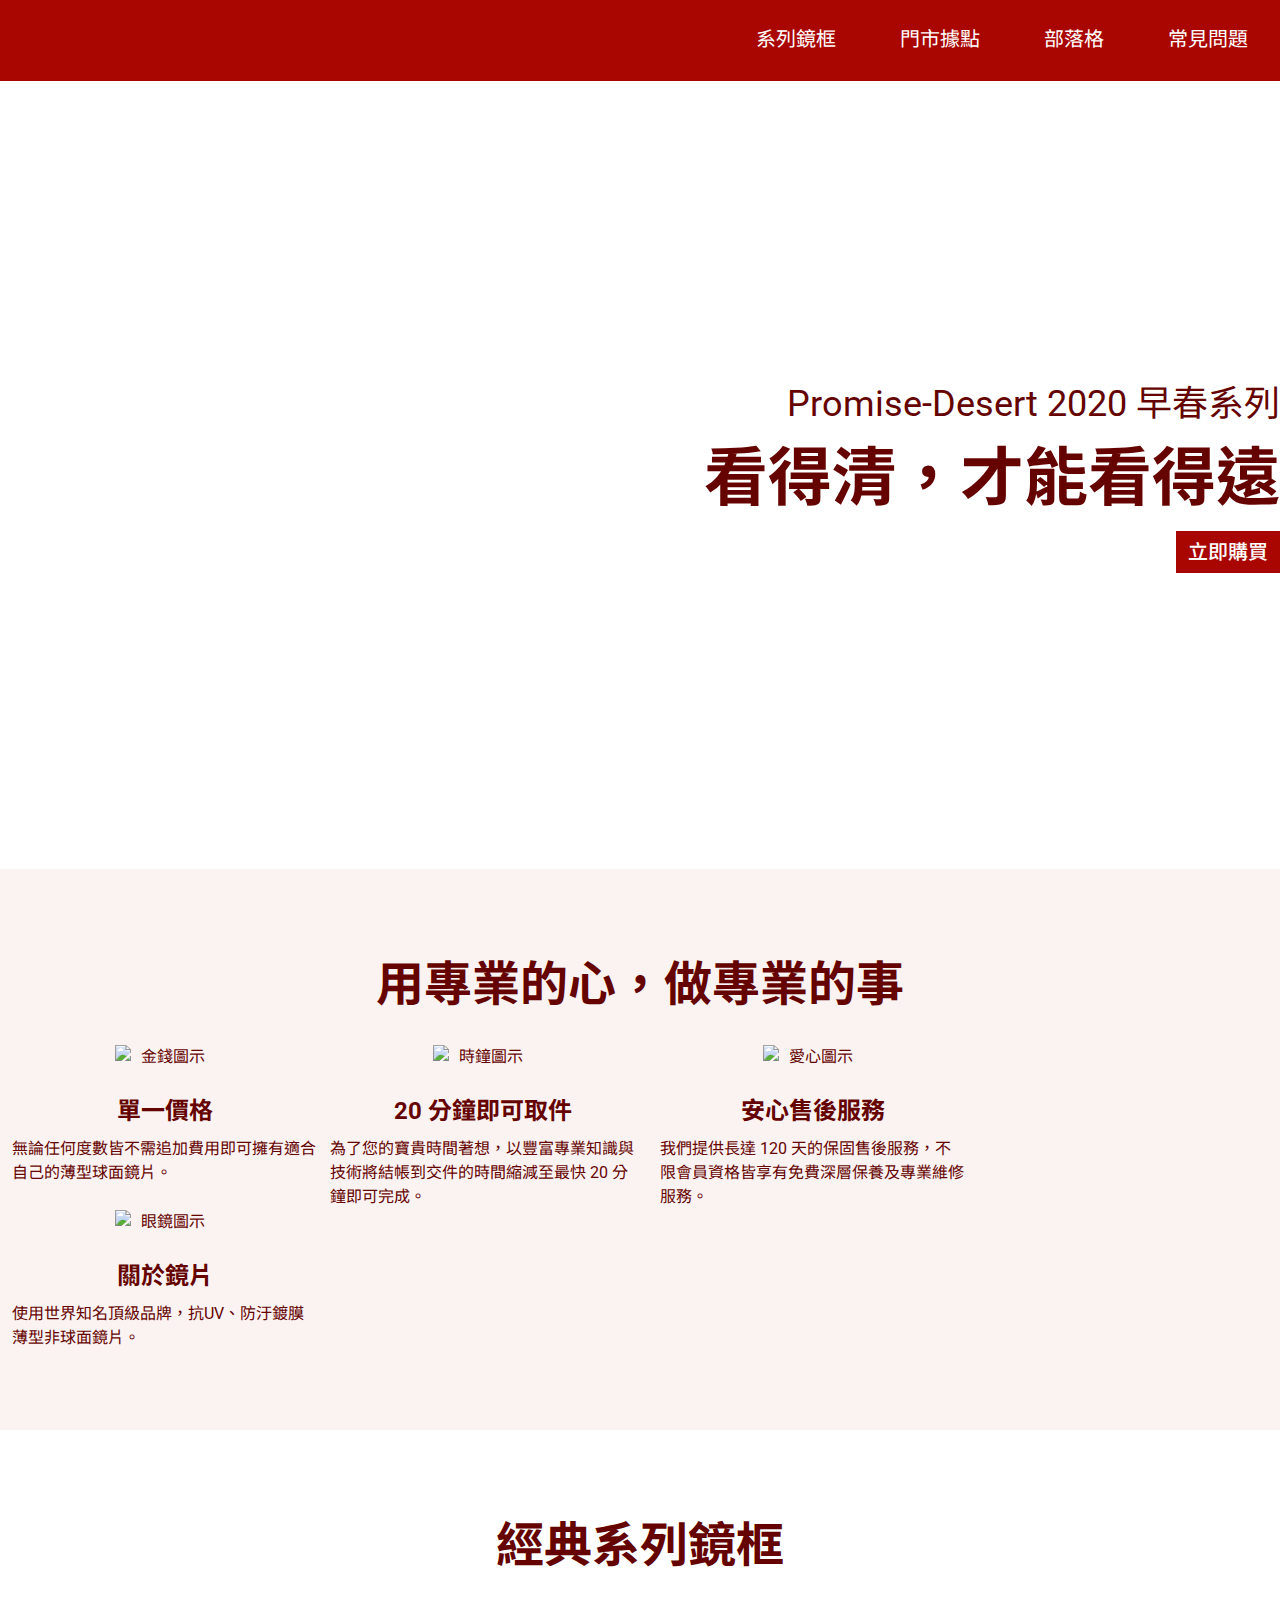
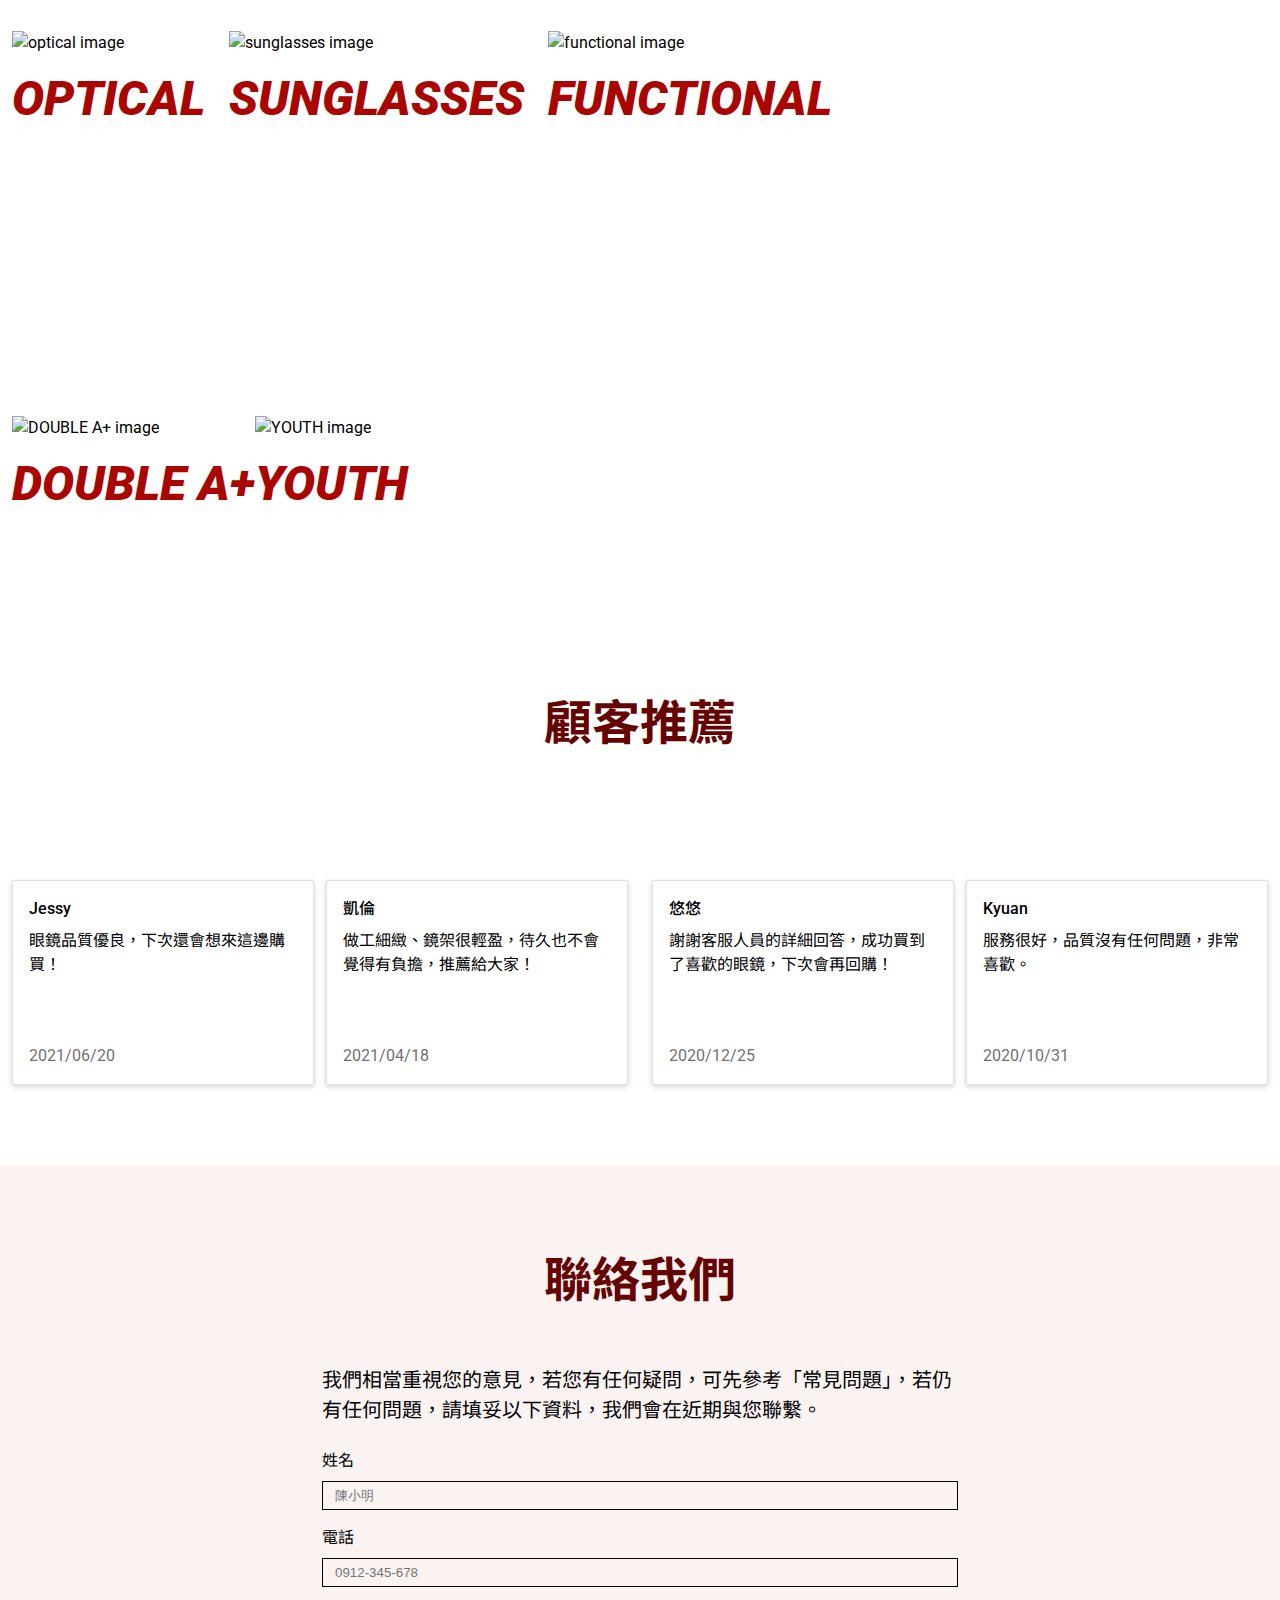
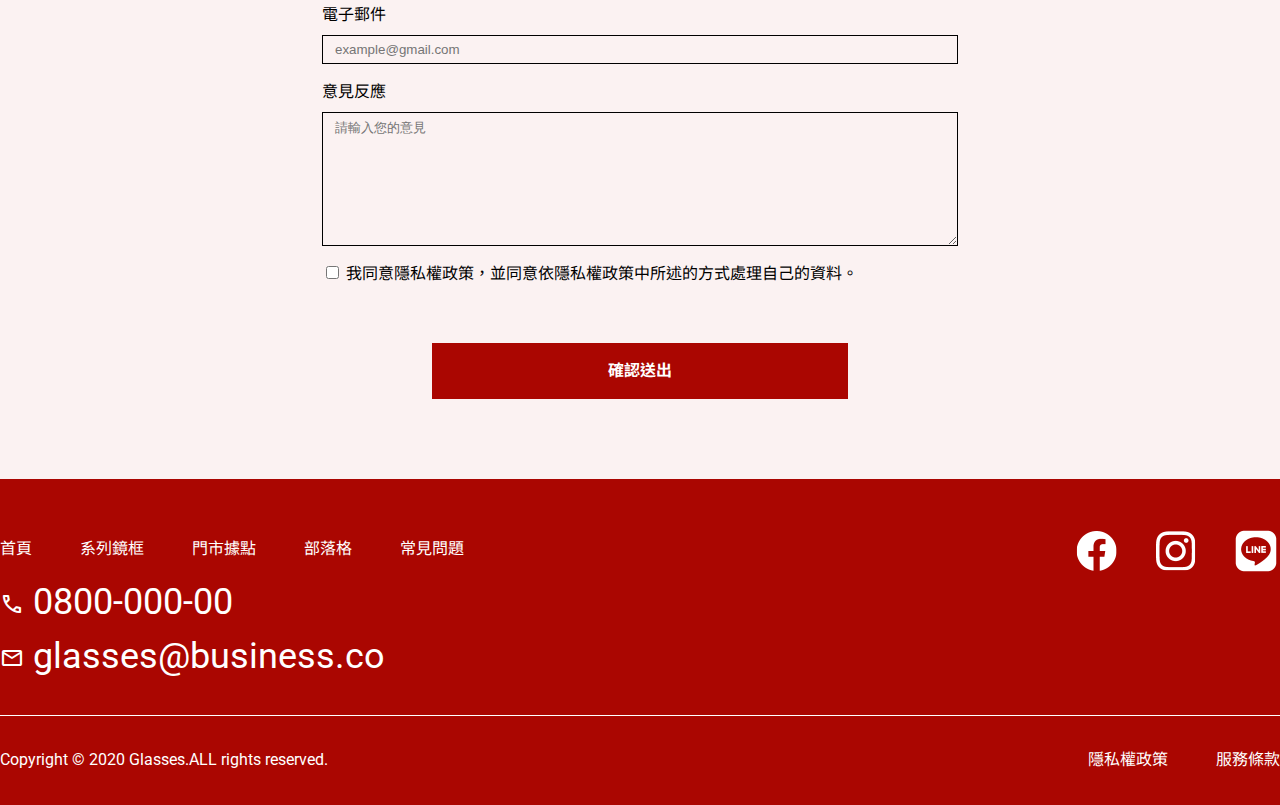
==== index.html @ bec81ad4 "完成PC版型(html、css)" ====
<!DOCTYPE html>
<html lang="en">
<head>
    <meta charset="UTF-8">
    <meta name="viewport" content="width=device-width, initial-scale=1.0">
    <title>Glasses</title>
    <!--- 載入google fonts-->
    <link rel="preconnect" href="https://fonts.googleapis.com">
    <link rel="preconnect" href="https://fonts.gstatic.com" crossorigin>
    <link href="https://fonts.googleapis.com/css2?family=Noto+Sans+TC:wght@400;500;700&family=Roboto:ital,wght@0,400;1,900&display=swap" rel="stylesheet">
    <!--- 載入google icons-->
    <link rel="stylesheet" href="https://fonts.googleapis.com/css2?family=Material+Symbols+Outlined:opsz,wght,FILL,GRAD@48,400,0,0" />
    <link rel="stylesheet" href="css/reset.css">
    <link rel="stylesheet" href="css/all.css">
</head>
<body>
    <header class="header bg-primary">
        <nav class="container header-nav">
            <div class="logo">
                <h1>
                    <a href="index.html">Glasses</a>
                </h1>
            </div>
            <ul class="header-nav-link">
                <li><a href="">系列鏡框</a></li>
                <li><a href="">門市據點</a></li>
                <li><a href="">部落格</a></li>
                <li><a href="">常見問題</a></li>
            </ul>
        </nav>
    </header>
    <div class="banner text-primary">
        <div class="container banner-content">
            <h2>Promise-Desert 2020 早春系列</h2>
            <span>看得清，才能看得遠</span>
            <a href="#" class="button button-buy">立即購買</a>
        </div>
    </div>
    <main>
        <section class="feature text-primary bg-secondary">
            <div class="container">
                <h3 class="title-red-pb-24">用專業的心，做專業的事</h3>
                <ul class="feature-content" >
                    <li class="feature-item" >
                        <img src="https://github.com/zitonbar/2023-week3-product/blob/main/images/home-section2-1.png?raw=true" alt="金錢圖示">
                        <h4>單一價格</h4>
                        <p>無論任何度數皆不需追加費用即可擁有適合自己的薄型球面鏡片。</p>    
                    </li>
                    <li class="feature-item" >
                        <img src="https://github.com/zitonbar/2023-week3-product/blob/main/images/home-section2-2.png?raw=true" alt="時鐘圖示">
                        <h4>20 分鐘即可取件</h4>
                        <p>為了您的寶貴時間著想，以豐富專業知識與技術將結帳到交件的時間縮減至最快 20 分鐘即可完成。</p>
                    </li>
                    <li class="feature-item" >
                        <img src="https://github.com/zitonbar/2023-week3-product/blob/main/images/home-section2-3.png?raw=true" alt="愛心圖示">
                        <h4>安心售後服務</h4>
                        <p>我們提供長達 120 天的保固售後服務，不限會員資格皆享有免費深層保養及專業維修服務。</p>
                    </li>
                    <li class="feature-item" >
                        <img src="https://github.com/zitonbar/2023-week3-product/blob/main/images/home-sectioin2-4.png?raw=true" alt="眼鏡圖示">
                        <h4>關於鏡片</h4>
                        <p>使用世界知名頂級品牌，抗UV、防汙鍍膜薄型非球面鏡片。</p>
                    </li>
                </ul>
            </div>
        </section>
        <section class="classic">
            <div class="container">
                <h3 class="title-red-pb-48">經典系列鏡框</h3>
                <ul class="classic-list" >
                    <li>
                        <img src="https://github.com/zitonbar/2023-week3-product/blob/main/images/home-section3-1.png?raw=true" alt="optical image">
                        <h5>OPTICAL</h5>
                    </li>
                    <li>
                        <img src="https://github.com/zitonbar/2023-week3-product/blob/main/images/home-section3-2.png?raw=true" alt="sunglasses image">
                        <h5>SUNGLASSES</h5>
                    </li>
                    <li>
                        <img src="https://github.com/zitonbar/2023-week3-product/blob/main/images/home-section3-3.png?raw=true" alt="functional image">
                        <h5>FUNCTIONAL</h5>
                    </li>
                </ul>
            </div>
        </section>
        <section class="co-branding">
            <div class="container">
                <h3 class="title-white-pb-48">聯名設計鏡框</h3>
                <ul>
                    <li>
                        <img src="https://github.com/zitonbar/2023-week3-product/blob/main/images/home-section4-1.png?raw=true" alt="DOUBLE A+ image">
                        <h5>DOUBLE A+</h5>
                    </li>
                    <li>
                        <img src="https://github.com/zitonbar/2023-week3-product/blob/main/images/home-section4-2.png?raw=true" alt="YOUTH image">
                        <h5>YOUTH</h5>
                    </li>
                </ul>
            </div>
        </section>
        <section class="recommend">
            <div class="container">
                <h3 class="title-red-pb-48">顧客推薦</h3>
                <ul class="recommend-list">
                    <li class="recommend-item">
                        <img src="https://github.com/zitonbar/2023-week3-product/blob/main/images/home-section5-1.png?raw=true" alt="">
                        <div class="recommend-item-content">
                            <span class="name">Jessy</span>
                            <p>眼鏡品質優良，下次還會想來這邊購買！</p>
                            <span class="time">
                                <time class="time-style">2021/06/20</time>
                            </span>
                        </div>
                    </li>
                    <li class="recommend-item">
                        <img src="https://github.com/zitonbar/2023-week3-product/blob/main/images/home-section5-2.png?raw=true" alt="">
                        <div class="recommend-item-content">
                            <span class="name">凱倫</span>
                            <p>做工細緻、鏡架很輕盈，待久也不會覺得有負擔，推薦給大家！</p>
                            <span class="time">
                                <time class="time-style">2021/04/18</time>
                            </span>
                        </div>

                    </li>
                    <li class="recommend-item">
                        <img src="https://github.com/zitonbar/2023-week3-product/blob/main/images/home-section5-3.png?raw=true" alt="">
                        <div class="recommend-item-content">
                            <span class="name">悠悠</span>
                            <p>謝謝客服人員的詳細回答，成功買到了喜歡的眼鏡，下次會再回購！</p>
                            <span class="time">
                                <time class="time-style">2020/12/25</time>
                            </span>
                            </div>
                    </li>
                    <li class="recommend-item">
                        <img src="https://github.com/zitonbar/2023-week3-product/blob/main/images/home-section5-4.png?raw=true" alt="">
                        <div class="recommend-item-content">
                            <span class="name">Kyuan</span>
                            <p>服務很好，品質沒有任何問題，非常喜歡。</p>
                            <span class="time">
                                <time class="time-style">2020/10/31</time>
                            </span>
                        </div>
                    </li>
                </ul>
            </div>
        </section>
        <section class="contact-box bg-secondary">
            <div class="container">
                <div class="contact-content">
                    <h3 class="title-red-pb-48">聯絡我們</h3>
                    <p>我們相當重視您的意見，若您有任何疑問，可先參考「常見問題」，若仍有任何問題，請填妥以下資料，我們會在近期與您聯繫。</p>
                    <form class="contact-form">
                        <label for="name">姓名</label>
                        <input type="text" id="name" placeholder="陳小明">
                        <label for="tel">電話</label>
                        <input type="text" id="tel" placeholder="0912-345-678">
                        <label for="email">電子郵件</label>
                        <input type="text" id="email" placeholder="example@gmail.com">
                        <label for="feedback">意見反應</label>
                        <textarea class="feedback" name="feedback" id="feedback" placeholder="請輸入您的意見" rows="8" cols="30"></textarea>
                        <div class="checkbox-block">
                            <input type="checkbox" id="privacy" name="privacy">
                            <label for="privacy">我同意隱私權政策，並同意依隱私權政策中所述的方式處理自己的資料。</label>
                        </div>
                    </form>
                    <a href="#" class="button button-submit">確認送出</a>
                </div>
            </div>
        </section>
    </main>    
    <footer class="footer bg-primary">
        <div class="container footer-nav">
            <div class="footer-link">
                <ul class="link-item">
                    <li><a href="index.html">首頁</a></li>
                    <li><a href="#">系列鏡框</a></li>
                    <li><a href="#">門市據點</a></li>
                    <li><a href="#">部落格</a></li>
                    <li><a href="#">常見問題</a></li>
                </ul>
                <ul class="link-icon">
                    <li><a href="#"><img src="images/ic-social-fb.png" alt=""></a></li>
                    <li><a href="#"><img src="images/ic_social_ig.png" alt=""></a></li>
                    <li><a href="#"><img src="images/ic_social_line.png" alt=""></a></li>
                </ul>
            </div>
            <ul class="message">
                <li><a href=""><span class="material-symbols-outlined">call</span> 0800-000-00</a></li>
                <li><a href=""><span class="material-symbols-outlined">mail</span> glasses@business.co</a></li>
            </ul>
            <div class="footer-copyright">
                <p>Copyright &copy; 2020 Glasses.ALL rights reserved.</p>
                <ul class="footer-copyright-link" >
                    <li><a href="#">隱私權政策</a></li>
                    <li><a href="#">服務條款</a></li>
                </ul>
            </div>
            
        </div>
    </footer>
</body>
</html>
---- css/all.css ----
body {
    font-family: 'Roboto', 'Noto Sans TC', sans-serif;
    line-height: 1.5;
}
a {
    text-decoration: none;
    color: #ffffff;
    display: block;
}

.container {
    max-width: 1320px;
    margin: 0 auto;
    padding: 0 12px;
}
.material-symbols-outlined {
    vertical-align: middle;
}

.bg-primary {
    background-color: #aa0601;
}
.bg-secondary {
    background-color: #fbf2f2;
}
.bg-tertiary {
    background-color: #fff;
}
.text-primary {
    color: #650300;
}
.text-secondary {
    color: #aa0601;
}

.title-red-pb-48 {
    font-size: 48px;
    font-weight: 700;
    color: #650300;
    text-align: center;
    padding-bottom: 48px;
}
.title-white-pb-48 {
    font-size: 48px;
    font-weight: 700;
    color: #fff;
    text-align: center;
}
.title-red-pb-24 {
    font-size: 48px;
    font-weight: 700;
    color: #650300;
    text-align: center;
    padding-bottom: 24px;
}
.button {
    background: #aa0601;
    color: #fff;
    text-align: center;
}
.button-buy {
    width: 104px;
    font-size: 20px;
    font-weight: 500;  
    margin-top: 4px;
    margin-left: auto;
    padding: 6px 12px;
}
.button-buy:hover {
    cursor: pointer;
}
.button-submit {
    width: 416px;
    font-size: 16px;
    font-weight: 700;
    padding: 16px 0;
    margin: 0 auto;
}
.button-submit:hover {
    cursor: pointer;
}
.header-nav {
    display: flex;
    justify-content: space-between;
    padding: 16px 0;
}
.header-nav-link {
    display: flex;
    align-items: center;
    font-size: 20px;
}
.header-nav-link li {
    padding: 6px 32px;
    border-bottom: 3px solid transparent;
}
.header-nav-link li:hover {
    border-bottom: 3px solid #fff;
}
.logo h1 a {
    background-image: url(https://github.com/zitonbar/2023-week3-product/blob/main/images/logo-white.png?raw=true);
    background-repeat: no-repeat;
    background-size: contain;
    display: block;
    width: 80px;
    height: 48.57px;
    text-indent: 101%;
    overflow: hidden;
    white-space: nowrap;
}
.banner {
    background-image: url(https://github.com/zitonbar/2023-week3-product/blob/main/images/home-header.png?raw=true);
    background-size: cover;
    background-position: center;
    background-repeat: no-repeat;
}
.banner-content {
    padding: 296px 0;
    text-align: right;
    margin-left: auto;
}
.banner-content h2 {
    font-size: 36px;
}
.banner-content span {
    font-size: 64px;
    font-weight: 700;
}

.feature {
    padding: 80px 0;
}

.feature-content {
    display: flex;
    flex-wrap: wrap;
}
.feature-item {
    width: 306px;
    text-align: center;
}
.feature-item:nth-child(2),
.feature-item:nth-child(3){
    margin: 0 12px;
}
.feature-item img {
    display: inline-block;
    width: 100px;
}
.feature-item h4 {
    font-size: 24px;
    font-weight: 700;
    margin: 24px 0 8px 0;
}
.feature-item p {
    text-align: left;
}
.classic {
    padding: 80px 0;
}
.classic-list {
    display: flex;
}
.classic-list li:nth-child(2) {
    margin: 0 24px;
}
.classic-list img {
    width: 416px;
}
.classic-list h5 {
    font-size: 48px;
    font-weight: 900;
    font-style: italic;
    color: #aa0601;
    text-align: center;
    margin-top: 8px;
}
.co-branding {
    background-image: url(https://github.com/zitonbar/2023-week3-product/blob/main/images/index-bg.png?raw=true);
    background-size: cover;
    background-position: center center;
    padding: 80px 0;
}
.co-branding ul {
    display: flex;
    align-items: center;
    margin-top: 48px;
}
.co-branding h5 {
    font-size: 48px;
    font-weight: 900;
    font-style: italic;
    color: #aa0601;
    background-color: #fff;
    text-align: center;
    padding: 8px 0;
}
.recommend {
    padding: 80px 0;
}
.recommend h3 {
    font-size: 48px;
    font-weight: 700;
    color: #650300;
    text-align: center;
    margin-bottom: 48px;
}
.recommend-list {
    display: flex;
}
.recommend-item {
    width: 306px;
}
.recommend-list li:nth-child(2),
.recommend-list li:nth-child(3) {
    margin: 0 12px;
}
.recommend-item-content {
    display: flex;
    flex-direction: column;
    padding: 16px;
    border: 1px solid #DEE2E6;
    box-shadow: 0 2px 6px rgba(0, 0, 0, 0.16);
    height: 205px;
}
.name {
    display: inline-block;
    font-weight: 500;
    margin-bottom: 8px;
}
.time {
    display: block;
    margin-top: auto;
}
.time-style {
    color: #707070;
}

.contact-content {
    width: 636px;
    margin: 0 auto;
}
.contact-box {
    padding: 80px 0;
}
.contact-box p {
    font-size: 20px;
}
.contact-form {
    display: flex;
    flex-direction: column;
    margin-top: 24px;
}
.contact-form label {
    margin-bottom: 8px;
}
.contact-form input, .feedback {
    color: rgba(0, 0, 0, 0.2);
    background-color: #fbf2f2;
    border: 1px solid #000;
    padding: 6px 12px;
    margin-bottom: 16px;
}
.checkbox-block {
    margin-bottom: 48px;
}

.footer-nav {
    padding: 48px 0 32px 0;
}

.footer-link {
    display: flex;
    justify-content: space-between;
}
.link-item {
    display: flex;
    align-items: center;
}
.link-item li {
    margin-right: 48px;
    border-bottom: 3px solid transparent;
}
.link-item li:hover {
    border-bottom: 3px solid #fff;
}
.link-icon {
    display: flex;
}
.link-icon li {
    margin-left: 32px;
}
.link-icon li:hover {
    opacity: 0.8;
}
.link-icon a {
    width: 48px;
    height: auto;
}
.message {
    font-size: 36px;
    font-weight: 400;
}

.footer-copyright {
    border-top: 1px solid #fff;
}
.message {
    padding-bottom: 32px;
}
.footer-copyright {
    display: flex;
    justify-content: space-between;
    padding-top: 32px;
}
.footer-copyright p {
    color: #fff;
}
.footer-copyright-link {
    display: flex;
}
.footer-copyright-link li {
    margin-left: 48px;
    border-bottom: 1px solid transparent;
}
.footer-copyright-link li:hover {
    border-bottom: 3px solid #fff;
}
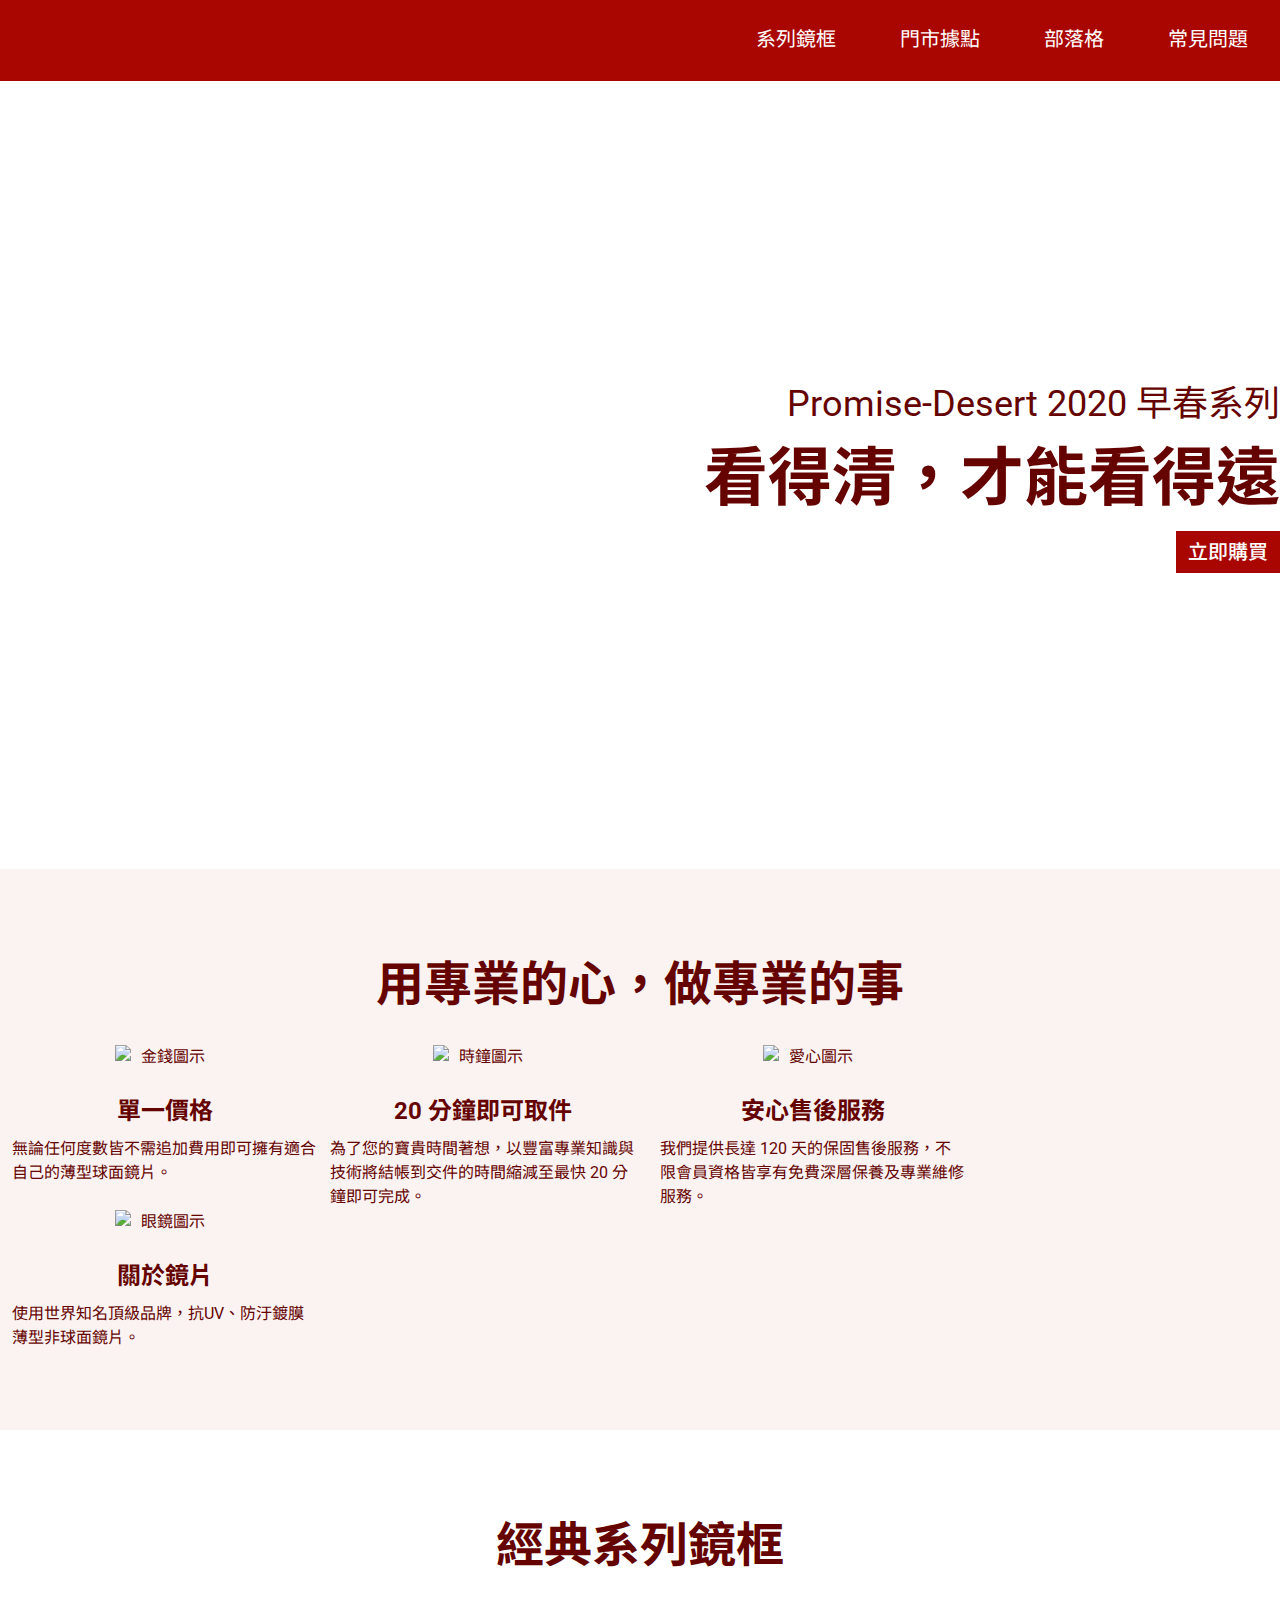
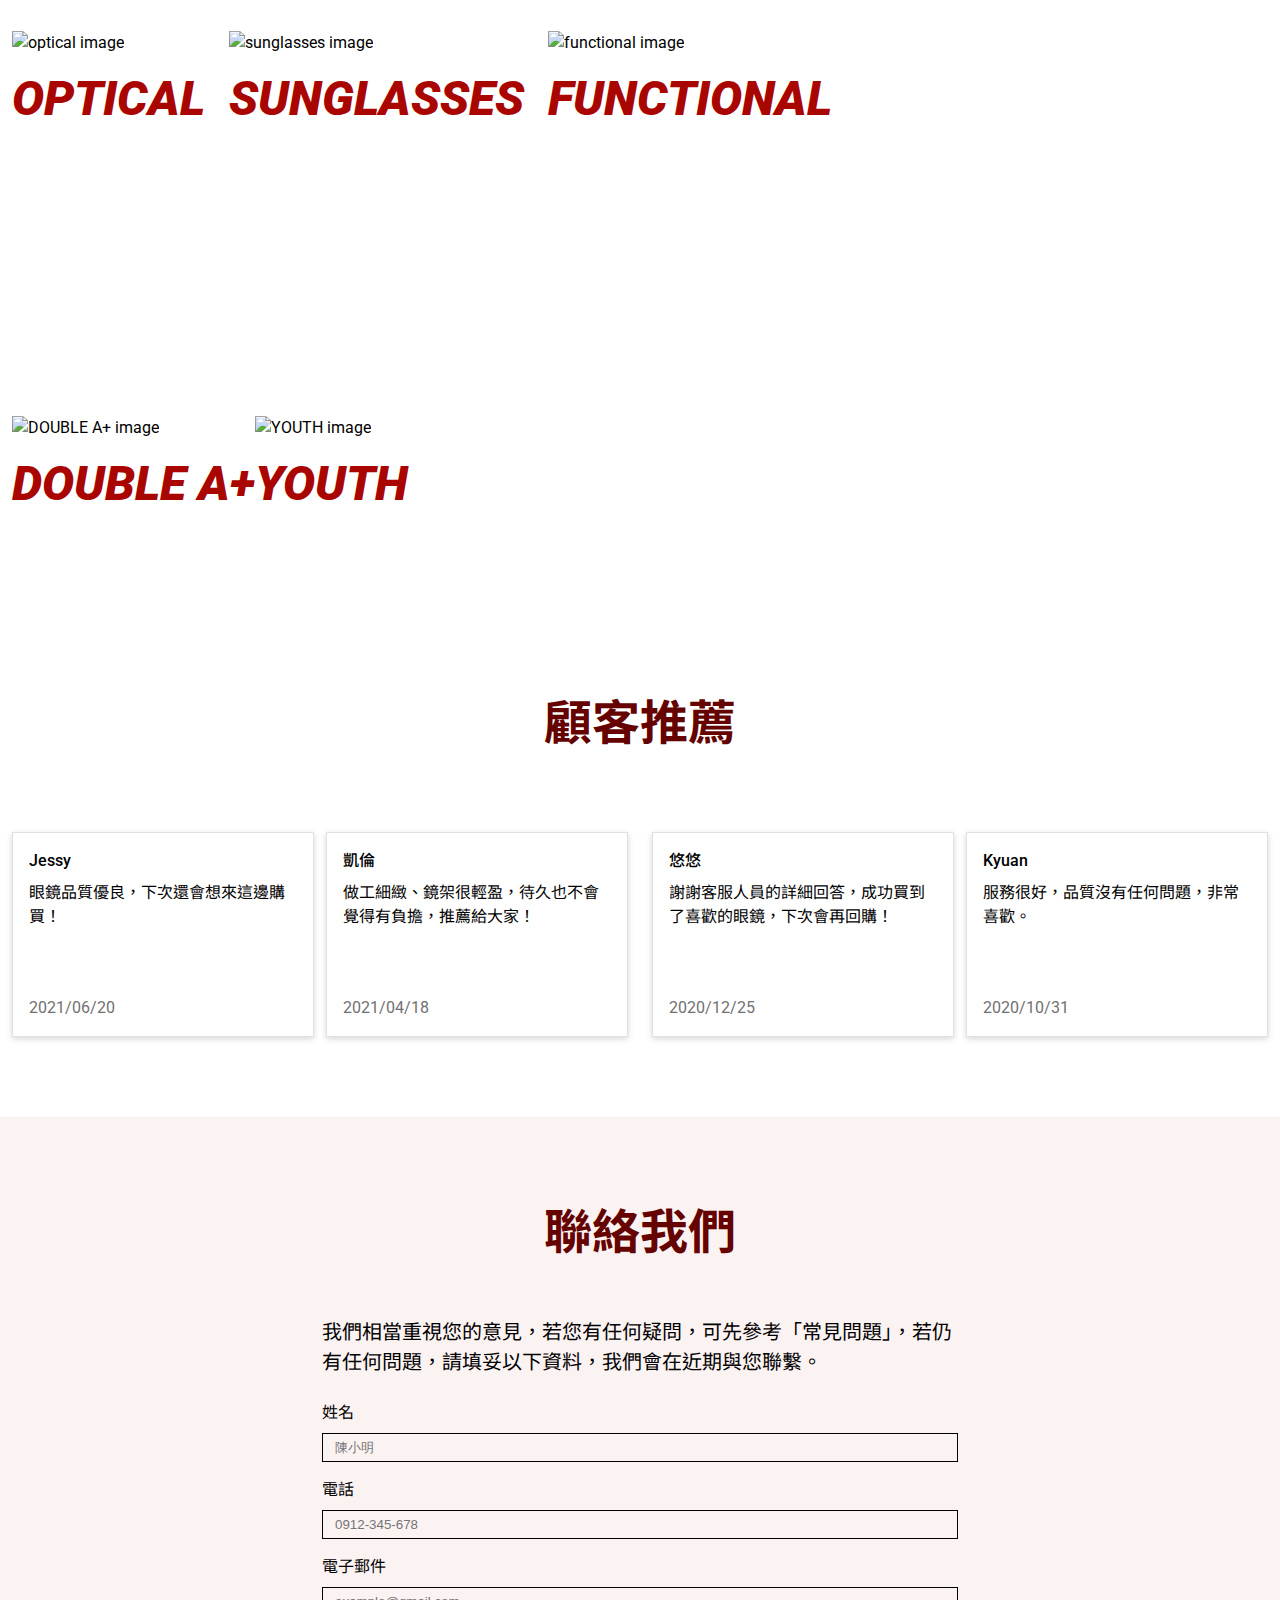
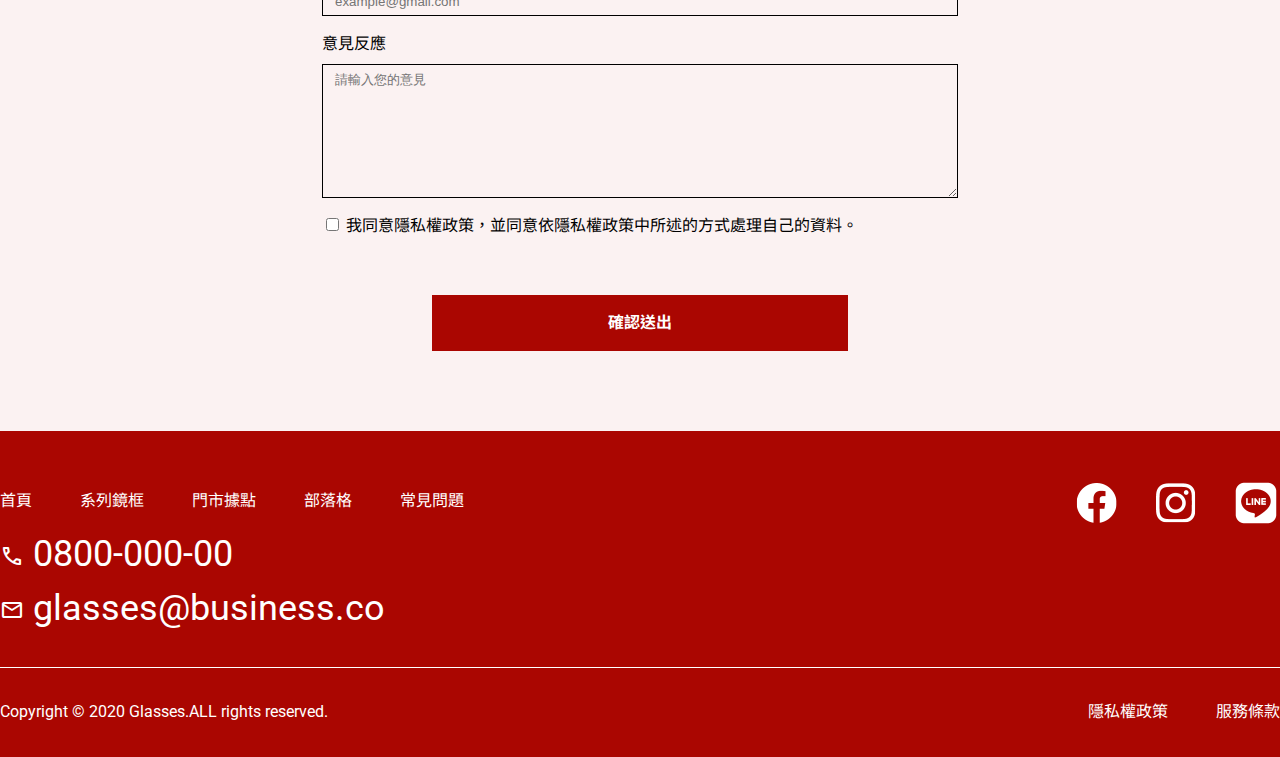
==== commit 69f2c4b8: "修改margin及padding 設定" ====
--- a/index.html
+++ b/index.html
@@ -39,7 +39,7 @@
     <main>
         <section class="feature text-primary bg-secondary">
             <div class="container">
-                <h3 class="title-red-pb-24">用專業的心，做專業的事</h3>
+                <h3 class="title-red-mb-24">用專業的心，做專業的事</h3>
                 <ul class="feature-content" >
                     <li class="feature-item" >
                         <img src="https://github.com/zitonbar/2023-week3-product/blob/main/images/home-section2-1.png?raw=true" alt="金錢圖示">
@@ -66,7 +66,7 @@
         </section>
         <section class="classic">
             <div class="container">
-                <h3 class="title-red-pb-48">經典系列鏡框</h3>
+                <h3 class="title-red-mb-48">經典系列鏡框</h3>
                 <ul class="classic-list" >
                     <li>
                         <img src="https://github.com/zitonbar/2023-week3-product/blob/main/images/home-section3-1.png?raw=true" alt="optical image">
@@ -85,7 +85,7 @@
         </section>
         <section class="co-branding">
             <div class="container">
-                <h3 class="title-white-pb-48">聯名設計鏡框</h3>
+                <h3 class="title-white-mb-48">聯名設計鏡框</h3>
                 <ul>
                     <li>
                         <img src="https://github.com/zitonbar/2023-week3-product/blob/main/images/home-section4-1.png?raw=true" alt="DOUBLE A+ image">
@@ -100,7 +100,7 @@
         </section>
         <section class="recommend">
             <div class="container">
-                <h3 class="title-red-pb-48">顧客推薦</h3>
+                <h3 class="title-red-mb-48">顧客推薦</h3>
                 <ul class="recommend-list">
                     <li class="recommend-item">
                         <img src="https://github.com/zitonbar/2023-week3-product/blob/main/images/home-section5-1.png?raw=true" alt="">
@@ -149,7 +149,7 @@
         <section class="contact-box bg-secondary">
             <div class="container">
                 <div class="contact-content">
-                    <h3 class="title-red-pb-48">聯絡我們</h3>
+                    <h3 class="title-red-mb-48">聯絡我們</h3>
                     <p>我們相當重視您的意見，若您有任何疑問，可先參考「常見問題」，若仍有任何問題，請填妥以下資料，我們會在近期與您聯繫。</p>
                     <form class="contact-form">
                         <label for="name">姓名</label>
--- a/css/all.css
+++ b/css/all.css
@@ -33,25 +33,26 @@
     color: #aa0601;
 }
 
-.title-red-pb-48 {
+.title-red-mb-48 {
     font-size: 48px;
     font-weight: 700;
     color: #650300;
     text-align: center;
-    padding-bottom: 48px;
-}
-.title-white-pb-48 {
+    margin-bottom: 48px;
+}
+.title-white-mb-48 {
     font-size: 48px;
     font-weight: 700;
     color: #fff;
     text-align: center;
-}
-.title-red-pb-24 {
+    margin-bottom: 48px;
+}
+.title-red-mb-24 {
     font-size: 48px;
     font-weight: 700;
     color: #650300;
     text-align: center;
-    padding-bottom: 24px;
+    margin-bottom: 24px;
 }
 .button {
     background: #aa0601;
@@ -183,7 +184,6 @@
 .co-branding ul {
     display: flex;
     align-items: center;
-    margin-top: 48px;
 }
 .co-branding h5 {
     font-size: 48px;
@@ -298,7 +298,6 @@
 }
 .message {
     font-size: 36px;
-    font-weight: 400;
 }
 
 .footer-copyright {
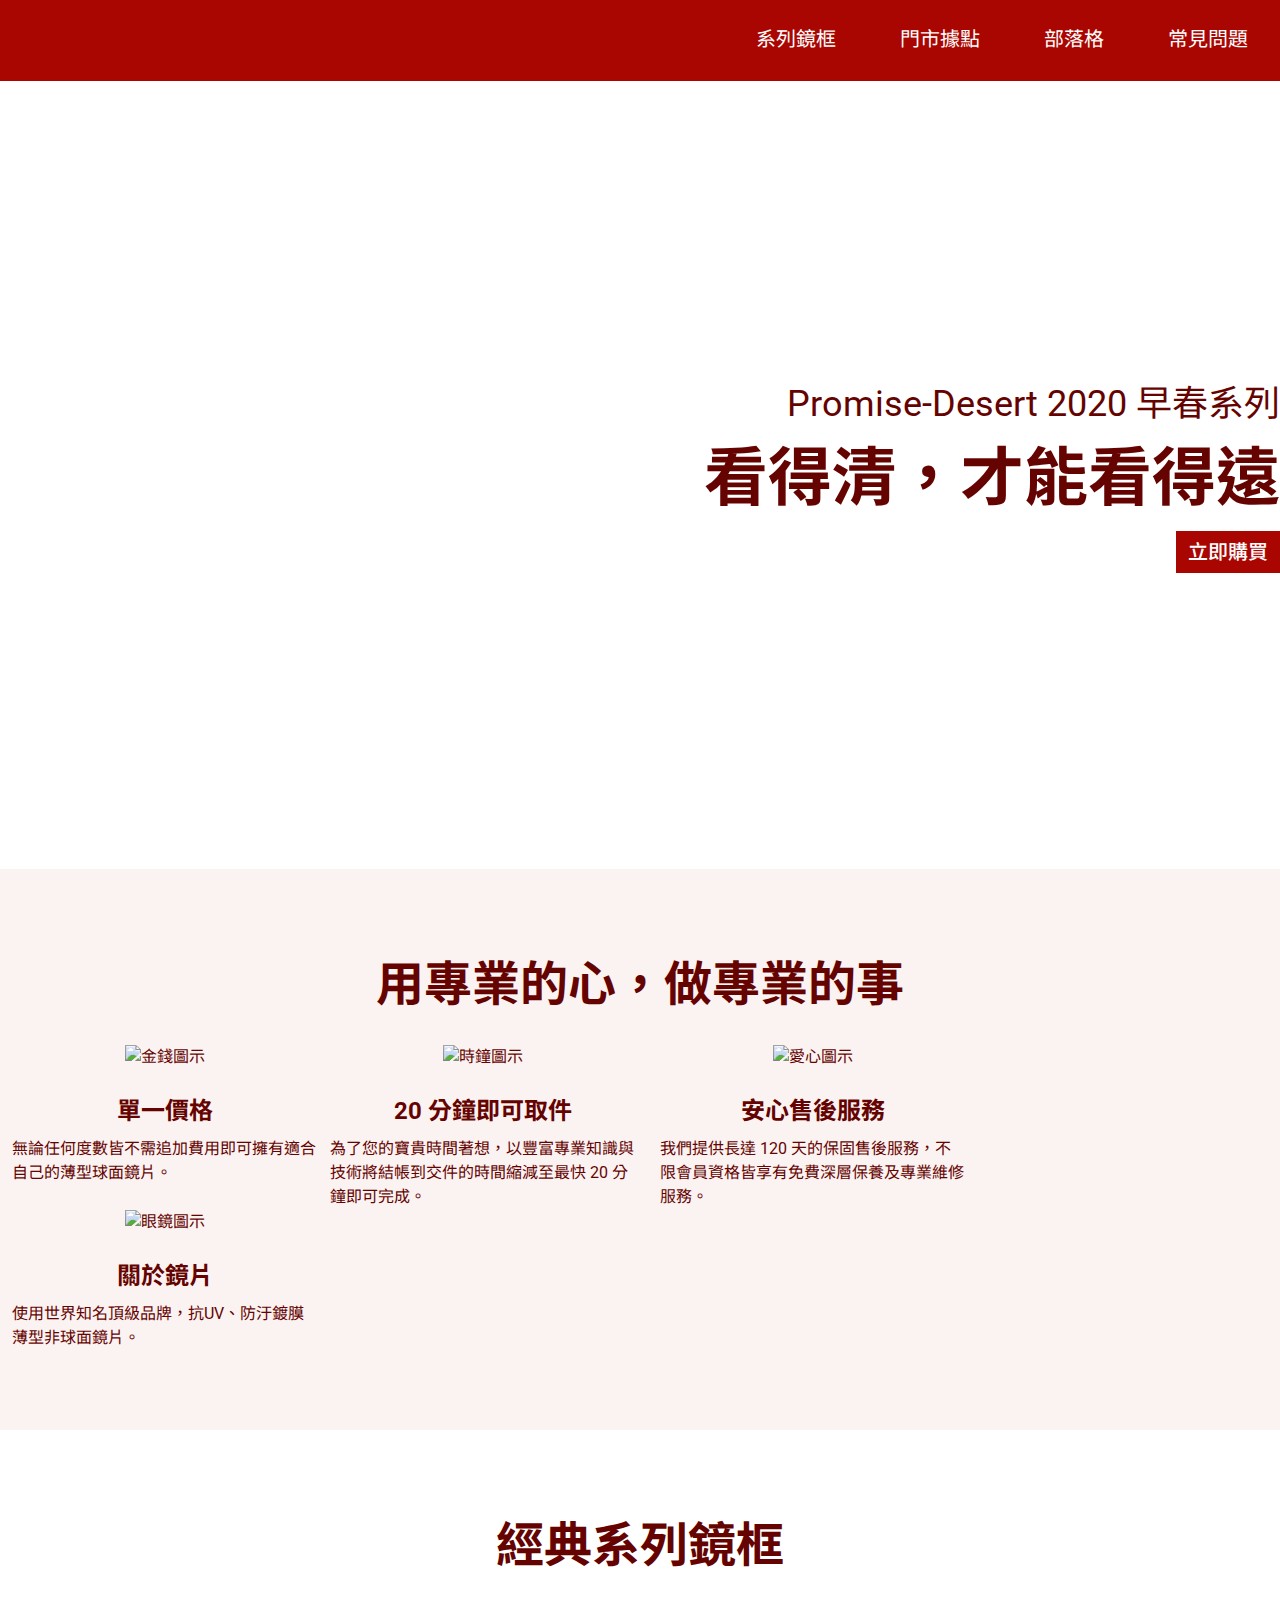
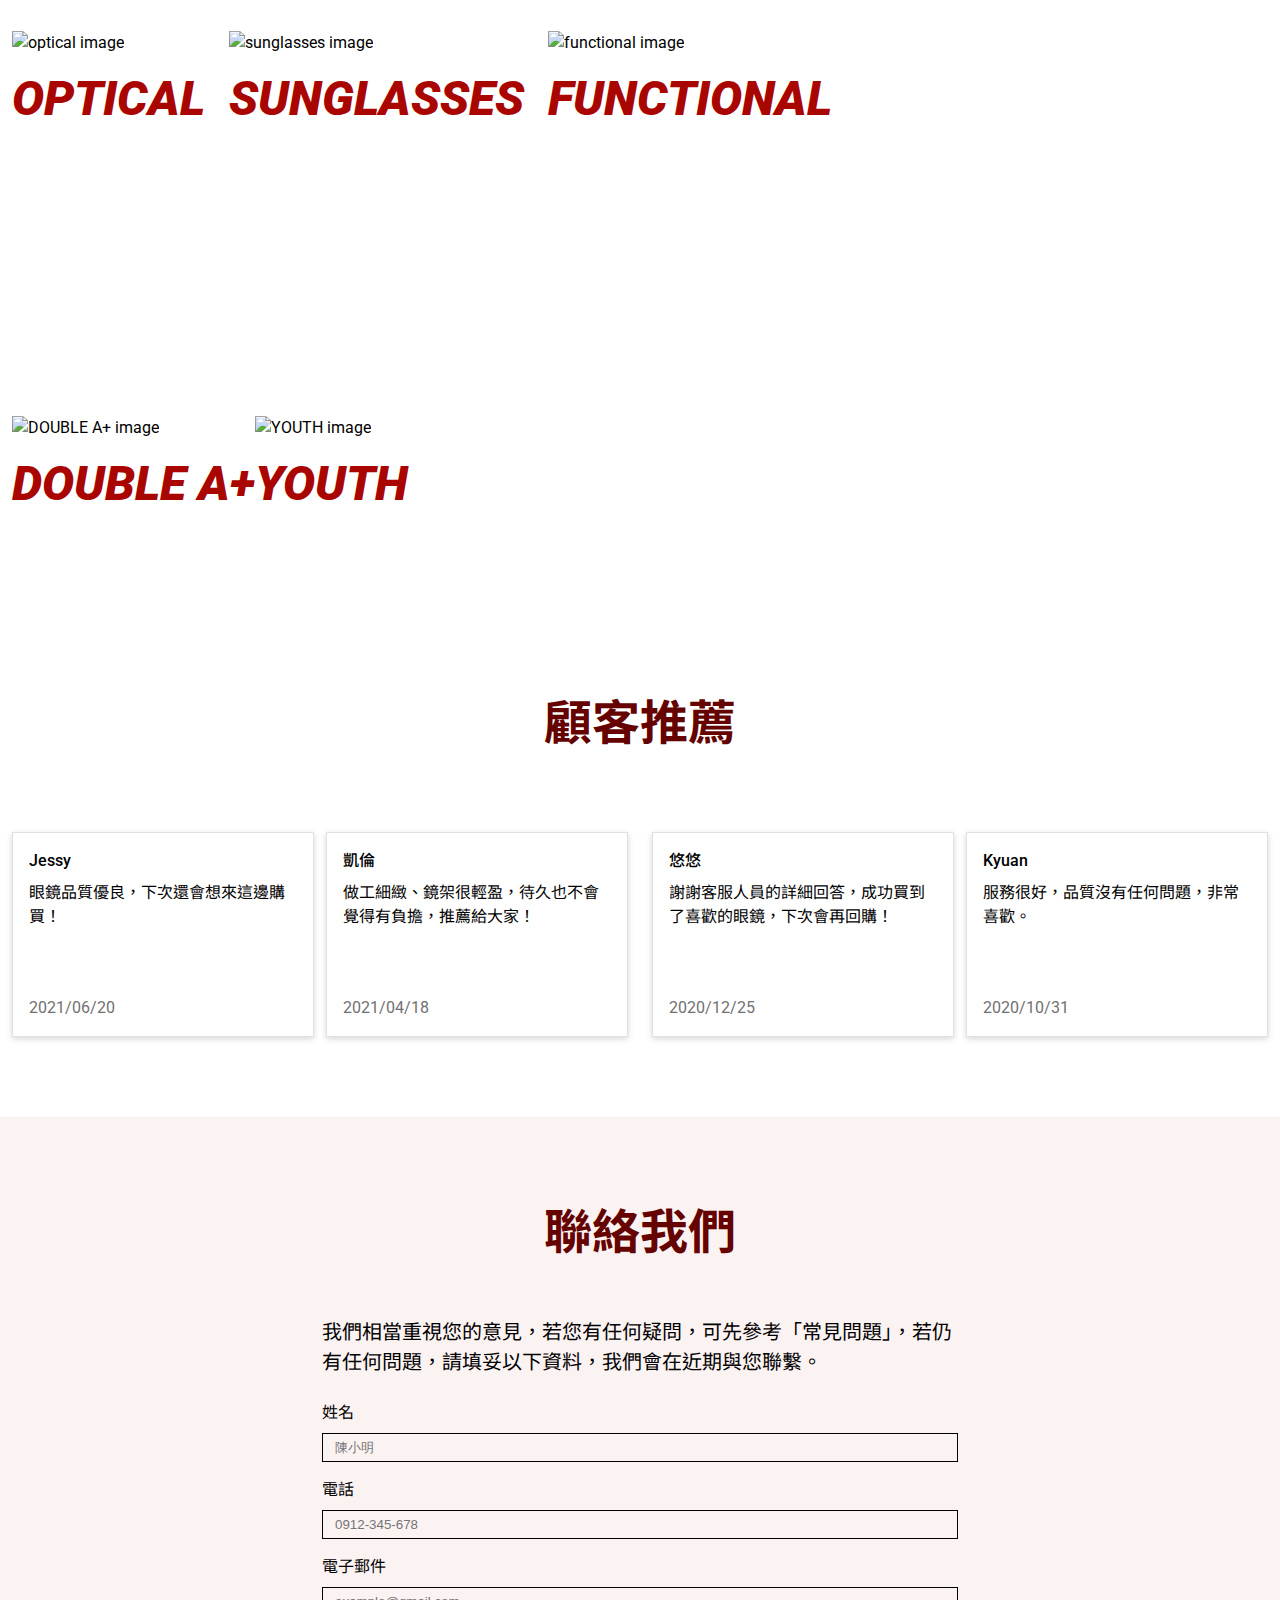
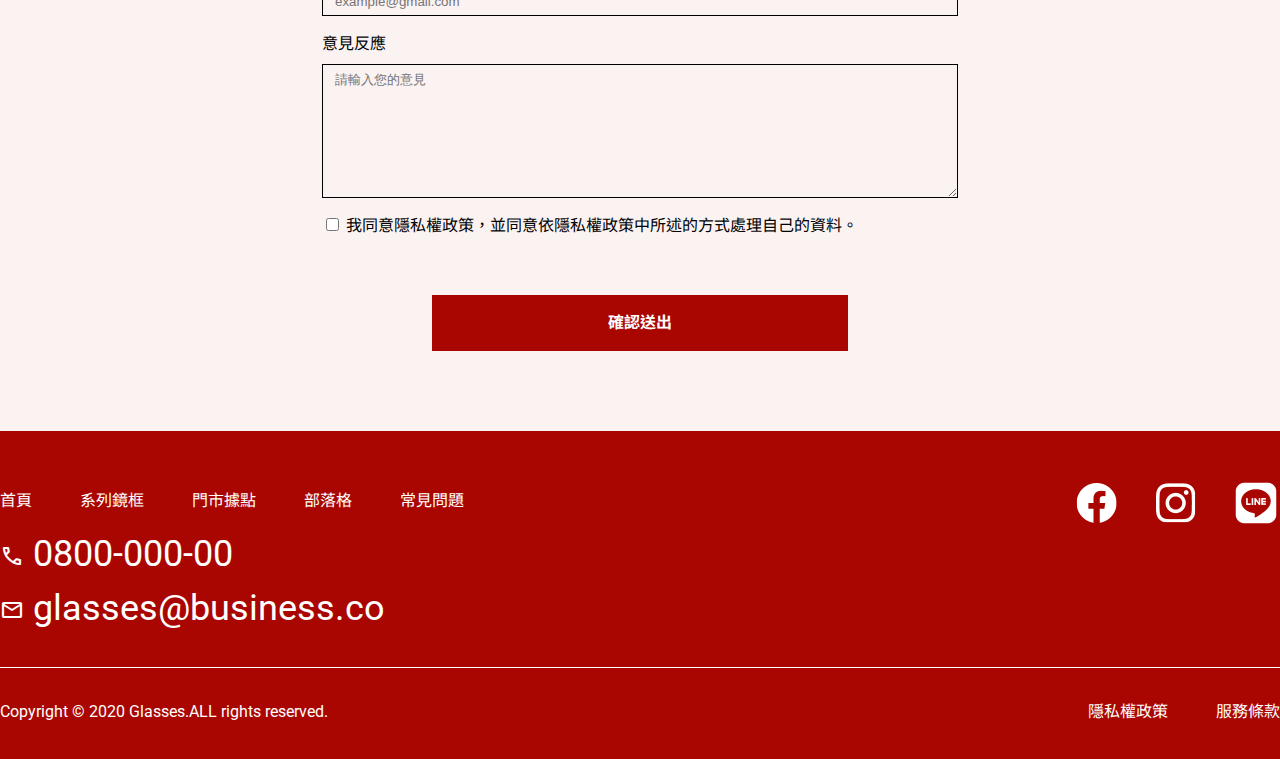
==== commit e85dd3ef: "修改css樣式設定及className變更" ====
--- a/index.html
+++ b/index.html
@@ -173,14 +173,14 @@
     <footer class="footer bg-primary">
         <div class="container footer-nav">
             <div class="footer-link">
-                <ul class="link-item">
+                <ul class="footer-link-item">
                     <li><a href="index.html">首頁</a></li>
                     <li><a href="#">系列鏡框</a></li>
                     <li><a href="#">門市據點</a></li>
                     <li><a href="#">部落格</a></li>
                     <li><a href="#">常見問題</a></li>
                 </ul>
-                <ul class="link-icon">
+                <ul class="footer-link-icon">
                     <li><a href="#"><img src="images/ic-social-fb.png" alt=""></a></li>
                     <li><a href="#"><img src="images/ic_social_ig.png" alt=""></a></li>
                     <li><a href="#"><img src="images/ic_social_line.png" alt=""></a></li>
--- a/css/all.css
+++ b/css/all.css
@@ -144,7 +144,6 @@
     margin: 0 12px;
 }
 .feature-item img {
-    display: inline-block;
     width: 100px;
 }
 .feature-item h4 {
@@ -197,21 +196,14 @@
 .recommend {
     padding: 80px 0;
 }
-.recommend h3 {
-    font-size: 48px;
-    font-weight: 700;
-    color: #650300;
-    text-align: center;
-    margin-bottom: 48px;
-}
 .recommend-list {
     display: flex;
 }
 .recommend-item {
     width: 306px;
 }
-.recommend-list li:nth-child(2),
-.recommend-list li:nth-child(3) {
+.recommend-item:nth-child(2),
+.recommend-item:nth-child(3) {
     margin: 0 12px;
 }
 .recommend-item-content {
@@ -272,27 +264,27 @@
     display: flex;
     justify-content: space-between;
 }
-.link-item {
+.footer-link-item {
     display: flex;
     align-items: center;
 }
-.link-item li {
+.footer-link-item li {
     margin-right: 48px;
     border-bottom: 3px solid transparent;
 }
-.link-item li:hover {
+.footer-link-item li:hover {
     border-bottom: 3px solid #fff;
 }
-.link-icon {
-    display: flex;
-}
-.link-icon li {
+.footer-link-icon {
+    display: flex;
+}
+.footer-link-icon li {
     margin-left: 32px;
 }
-.link-icon li:hover {
+.footer-link-icon li:hover {
     opacity: 0.8;
 }
-.link-icon a {
+.footer-link-icon a {
     width: 48px;
     height: auto;
 }
@@ -319,7 +311,7 @@
 }
 .footer-copyright-link li {
     margin-left: 48px;
-    border-bottom: 1px solid transparent;
+    border-bottom: 3px solid transparent;
 }
 .footer-copyright-link li:hover {
     border-bottom: 3px solid #fff;
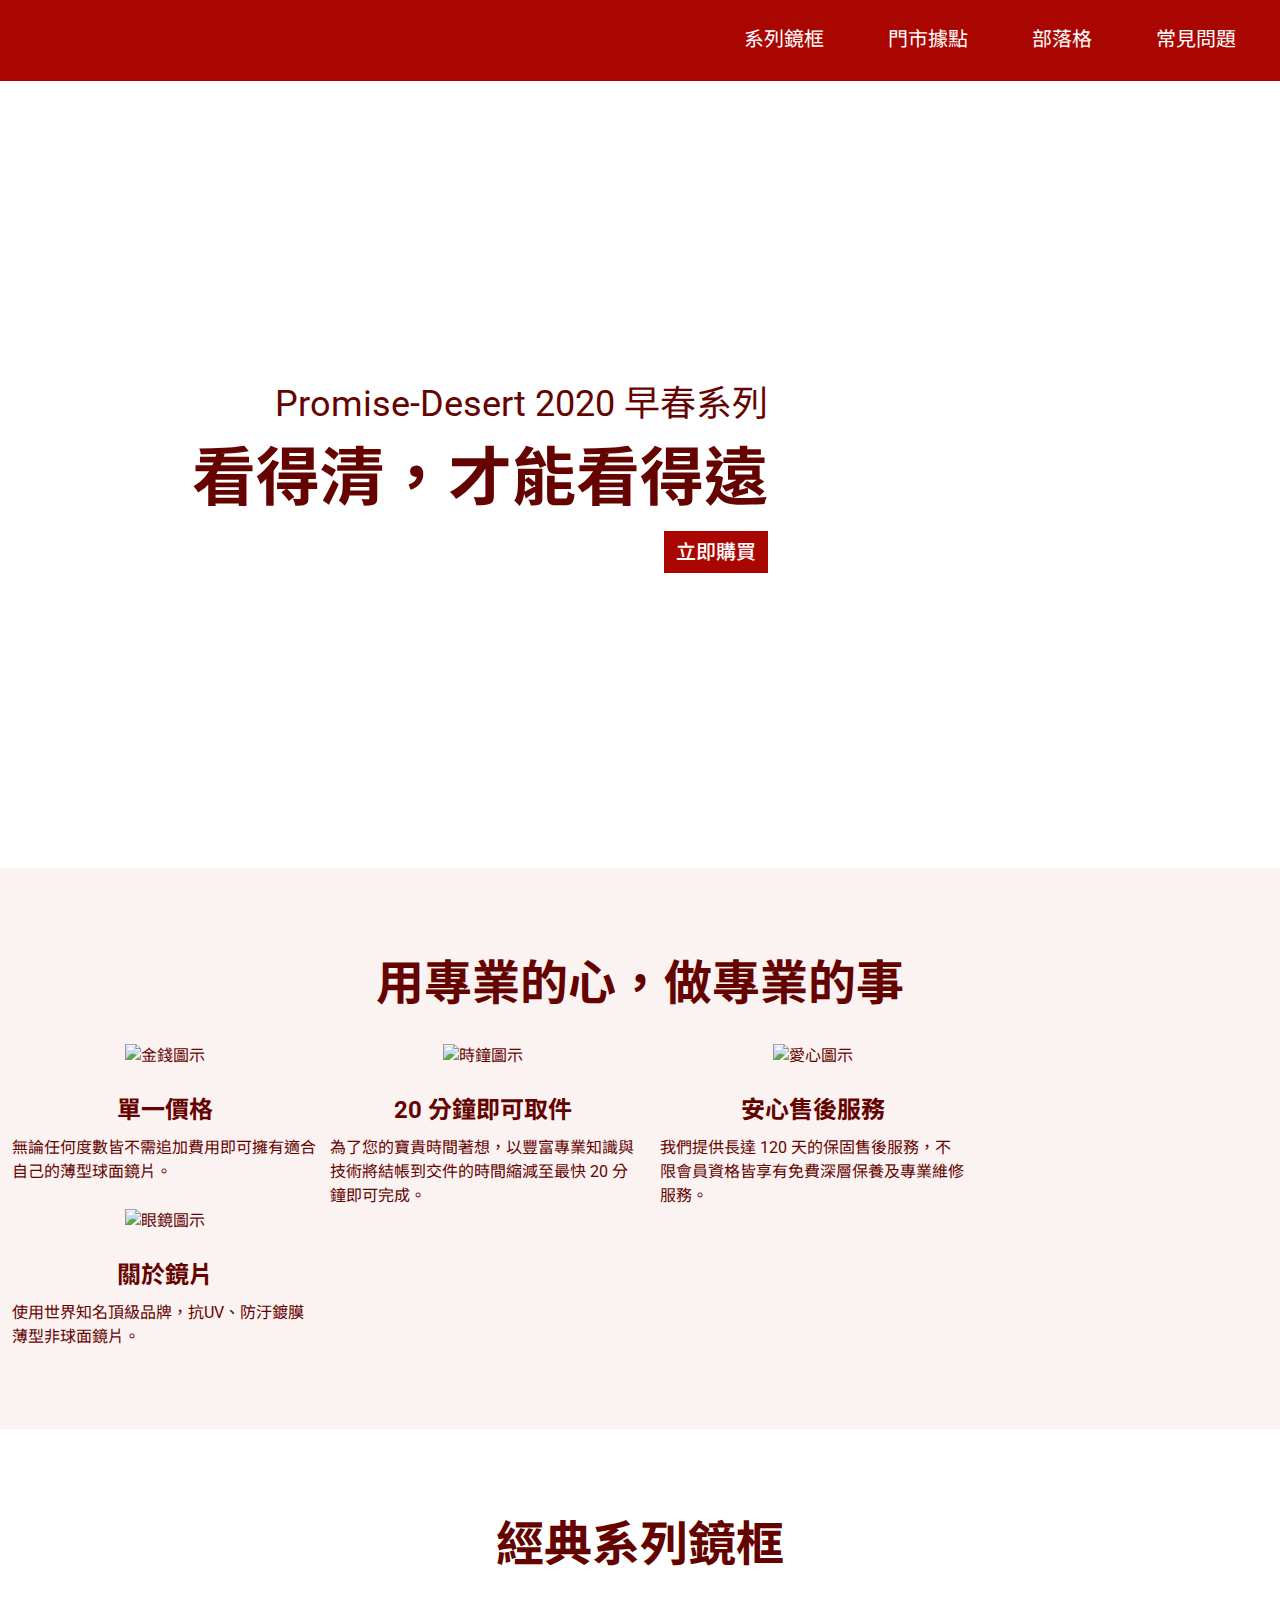
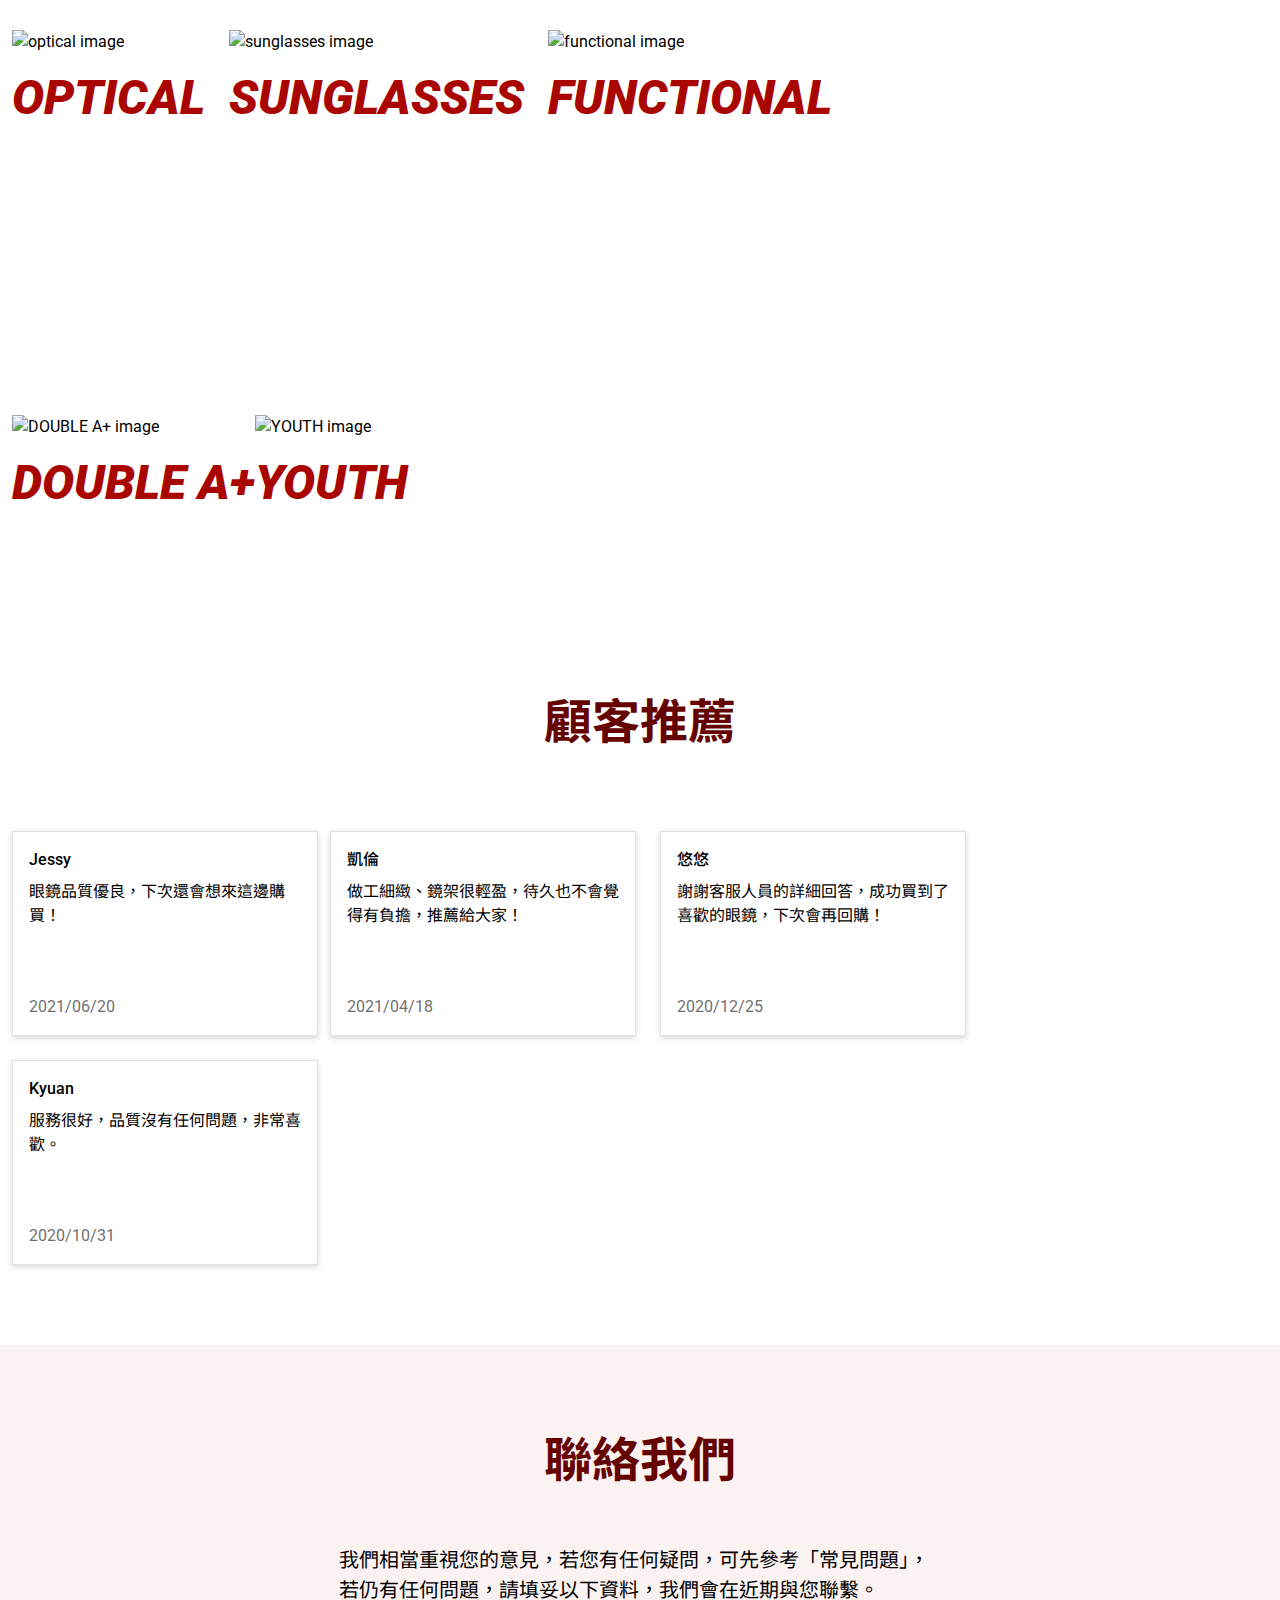
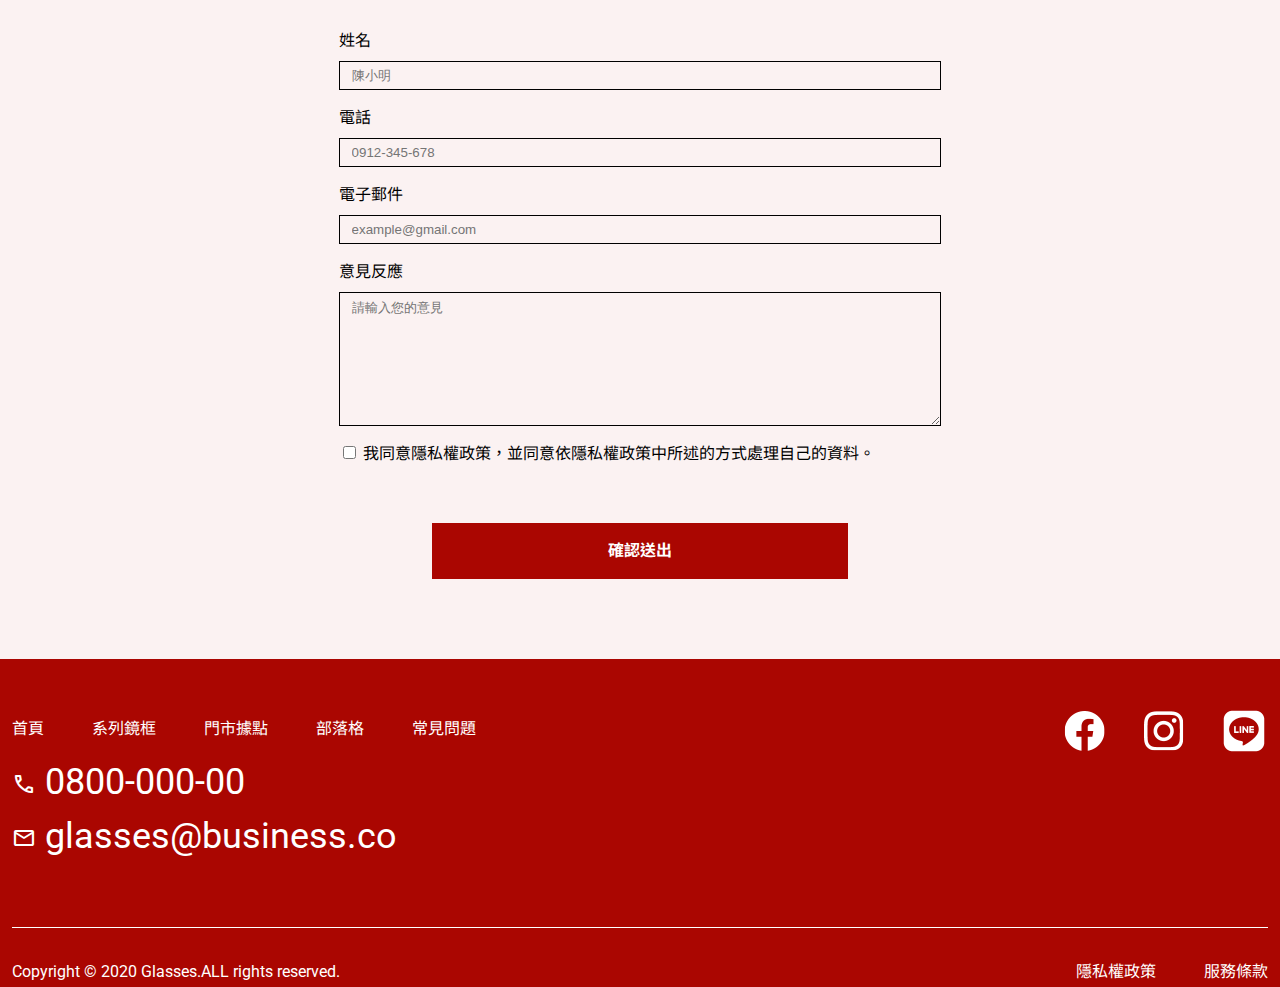
==== commit 2e5d29a6: "新增RWD CSS樣式" ====
--- a/index.html
+++ b/index.html
@@ -31,7 +31,7 @@
     </header>
     <div class="banner text-primary">
         <div class="container banner-content">
-            <h2>Promise-Desert 2020 早春系列</h2>
+            <p>Promise-Desert 2020 早春系列</p>
             <span>看得清，才能看得遠</span>
             <a href="#" class="button button-buy">立即購買</a>
         </div>
@@ -39,26 +39,26 @@
     <main>
         <section class="feature text-primary bg-secondary">
             <div class="container">
-                <h3 class="title-red-mb-24">用專業的心，做專業的事</h3>
+                <h2 class="title-red-mb-24">用專業的心，做專業的事</h2>
                 <ul class="feature-content" >
                     <li class="feature-item" >
                         <img src="https://github.com/zitonbar/2023-week3-product/blob/main/images/home-section2-1.png?raw=true" alt="金錢圖示">
-                        <h4>單一價格</h4>
+                        <h3>單一價格</h3>
                         <p>無論任何度數皆不需追加費用即可擁有適合自己的薄型球面鏡片。</p>    
                     </li>
                     <li class="feature-item" >
                         <img src="https://github.com/zitonbar/2023-week3-product/blob/main/images/home-section2-2.png?raw=true" alt="時鐘圖示">
-                        <h4>20 分鐘即可取件</h4>
+                        <h3>20 分鐘即可取件</h3>
                         <p>為了您的寶貴時間著想，以豐富專業知識與技術將結帳到交件的時間縮減至最快 20 分鐘即可完成。</p>
                     </li>
                     <li class="feature-item" >
                         <img src="https://github.com/zitonbar/2023-week3-product/blob/main/images/home-section2-3.png?raw=true" alt="愛心圖示">
-                        <h4>安心售後服務</h4>
+                        <h3>安心售後服務</h3>
                         <p>我們提供長達 120 天的保固售後服務，不限會員資格皆享有免費深層保養及專業維修服務。</p>
                     </li>
                     <li class="feature-item" >
                         <img src="https://github.com/zitonbar/2023-week3-product/blob/main/images/home-sectioin2-4.png?raw=true" alt="眼鏡圖示">
-                        <h4>關於鏡片</h4>
+                        <h3>關於鏡片</h3>
                         <p>使用世界知名頂級品牌，抗UV、防汙鍍膜薄型非球面鏡片。</p>
                     </li>
                 </ul>
@@ -66,41 +66,41 @@
         </section>
         <section class="classic">
             <div class="container">
-                <h3 class="title-red-mb-48">經典系列鏡框</h3>
+                <h2 class="title-red-mb-48">經典系列鏡框</h2>
                 <ul class="classic-list" >
                     <li>
                         <img src="https://github.com/zitonbar/2023-week3-product/blob/main/images/home-section3-1.png?raw=true" alt="optical image">
-                        <h5>OPTICAL</h5>
+                        <h4>OPTICAL</h4>
                     </li>
                     <li>
                         <img src="https://github.com/zitonbar/2023-week3-product/blob/main/images/home-section3-2.png?raw=true" alt="sunglasses image">
-                        <h5>SUNGLASSES</h5>
+                        <h4>SUNGLASSES</h4>
                     </li>
                     <li>
                         <img src="https://github.com/zitonbar/2023-week3-product/blob/main/images/home-section3-3.png?raw=true" alt="functional image">
-                        <h5>FUNCTIONAL</h5>
+                        <h4>FUNCTIONAL</h4>
                     </li>
                 </ul>
             </div>
         </section>
         <section class="co-branding">
             <div class="container">
-                <h3 class="title-white-mb-48">聯名設計鏡框</h3>
+                <h2 class="title-white-mb-48">聯名設計鏡框</h2>
                 <ul>
                     <li>
                         <img src="https://github.com/zitonbar/2023-week3-product/blob/main/images/home-section4-1.png?raw=true" alt="DOUBLE A+ image">
-                        <h5>DOUBLE A+</h5>
+                        <h4>DOUBLE A+</h4>
                     </li>
                     <li>
                         <img src="https://github.com/zitonbar/2023-week3-product/blob/main/images/home-section4-2.png?raw=true" alt="YOUTH image">
-                        <h5>YOUTH</h5>
+                        <h4>YOUTH</h4>
                     </li>
                 </ul>
             </div>
         </section>
         <section class="recommend">
             <div class="container">
-                <h3 class="title-red-mb-48">顧客推薦</h3>
+                <h2 class="title-red-mb-48">顧客推薦</h2>
                 <ul class="recommend-list">
                     <li class="recommend-item">
                         <img src="https://github.com/zitonbar/2023-week3-product/blob/main/images/home-section5-1.png?raw=true" alt="">
@@ -149,7 +149,7 @@
         <section class="contact-box bg-secondary">
             <div class="container">
                 <div class="contact-content">
-                    <h3 class="title-red-mb-48">聯絡我們</h3>
+                    <h2 class="title-red-mb-48">聯絡我們</h2>
                     <p>我們相當重視您的意見，若您有任何疑問，可先參考「常見問題」，若仍有任何問題，請填妥以下資料，我們會在近期與您聯繫。</p>
                     <form class="contact-form">
                         <label for="name">姓名</label>
@@ -165,31 +165,33 @@
                             <label for="privacy">我同意隱私權政策，並同意依隱私權政策中所述的方式處理自己的資料。</label>
                         </div>
                     </form>
-                    <a href="#" class="button button-submit">確認送出</a>
                 </div>
+                <a href="#" class="button button-submit">確認送出</a>
             </div>
         </section>
     </main>    
     <footer class="footer bg-primary">
-        <div class="container footer-nav">
-            <div class="footer-link">
-                <ul class="footer-link-item">
-                    <li><a href="index.html">首頁</a></li>
-                    <li><a href="#">系列鏡框</a></li>
-                    <li><a href="#">門市據點</a></li>
-                    <li><a href="#">部落格</a></li>
-                    <li><a href="#">常見問題</a></li>
-                </ul>
-                <ul class="footer-link-icon">
-                    <li><a href="#"><img src="images/ic-social-fb.png" alt=""></a></li>
-                    <li><a href="#"><img src="images/ic_social_ig.png" alt=""></a></li>
-                    <li><a href="#"><img src="images/ic_social_line.png" alt=""></a></li>
-                </ul>
-            </div>
-            <ul class="message">
-                <li><a href=""><span class="material-symbols-outlined">call</span> 0800-000-00</a></li>
-                <li><a href=""><span class="material-symbols-outlined">mail</span> glasses@business.co</a></li>
-            </ul>
+        <div class="container">
+            <div class="footer-nav">
+                <div class="footer-link">
+                    <ul class="footer-link-item">
+                        <li><a href="index.html">首頁</a></li>
+                        <li><a href="#">系列鏡框</a></li>
+                        <li><a href="#">門市據點</a></li>
+                        <li><a href="#">部落格</a></li>
+                        <li><a href="#">常見問題</a></li>
+                    </ul>
+                    <ul class="footer-link-icon">
+                        <li><a href="#"><img src="images/ic-social-fb.png" alt=""></a></li>
+                        <li><a href="#"><img src="images/ic_social_ig.png" alt=""></a></li>
+                        <li><a href="#"><img src="images/ic_social_line.png" alt=""></a></li>
+                    </ul>
+                </div>
+                <ul class="footer-message">
+                    <li><a href=""><span class="material-symbols-outlined">call</span> 0800-000-00</a></li>
+                    <li><a href=""><span class="material-symbols-outlined">mail</span> glasses@business.co</a></li>
+                </ul>
+            </div>
             <div class="footer-copyright">
                 <p>Copyright &copy; 2020 Glasses.ALL rights reserved.</p>
                 <ul class="footer-copyright-link" >
@@ -197,7 +199,6 @@
                     <li><a href="#">服務條款</a></li>
                 </ul>
             </div>
-            
         </div>
     </footer>
 </body>
--- a/css/all.css
+++ b/css/all.css
@@ -1,6 +1,11 @@
 body {
     font-family: 'Roboto', 'Noto Sans TC', sans-serif;
     line-height: 1.5;
+}
+@media (max-width: 768px) {
+    body {
+        font-size: 16px;
+    }
 }
 a {
     text-decoration: none;
@@ -12,6 +17,17 @@
     max-width: 1320px;
     margin: 0 auto;
     padding: 0 12px;
+}
+@media (max-width: 768px){
+    .container {
+        padding: 0 36px;
+    }
+}
+@media (max-width: 375px){
+    .container {
+        padding-left: 13px;
+        padding-right: 14px;
+    }
 }
 .material-symbols-outlined {
     vertical-align: middle;
@@ -40,6 +56,12 @@
     text-align: center;
     margin-bottom: 48px;
 }
+@media (max-width: 375px) {
+    .title-red-mb-48 {
+        font-size: 24px;
+        margin-bottom: 24px;
+    }
+}
 .title-white-mb-48 {
     font-size: 48px;
     font-weight: 700;
@@ -47,12 +69,23 @@
     text-align: center;
     margin-bottom: 48px;
 }
+@media (max-width: 375px) {
+    .title-white-mb-48 {
+        font-size: 24px;
+        margin-bottom: 24px;
+    }
+}
 .title-red-mb-24 {
     font-size: 48px;
     font-weight: 700;
     color: #650300;
     text-align: center;
     margin-bottom: 24px;
+}
+@media (max-width: 375px) {
+    .title-red-mb-24 {
+        font-size: 24px;
+    }
 }
 .button {
     background: #aa0601;
@@ -77,22 +110,61 @@
     padding: 16px 0;
     margin: 0 auto;
 }
+@media (max-width: 768px) {
+    .button-submit {
+        width: 44%;
+    }
+}
+@media (max-width: 375px) {
+    .button-submit {
+        width: 100%;
+    }
+}
 .button-submit:hover {
     cursor: pointer;
 }
 .header-nav {
     display: flex;
+    flex-wrap: wrap;
     justify-content: space-between;
-    padding: 16px 0;
+}
+@media (max-width: 375px) {
+    .header-nav {
+        flex-direction: column;
+        padding: 0;
+    }
+    h1 {
+        margin-left: 15px;
+        margin-top: 12px;
+        margin-bottom: 12px;
+    }
 }
 .header-nav-link {
     display: flex;
     align-items: center;
     font-size: 20px;
 }
+@media (max-width: 375px){
+    .header-nav-link {
+        font-size: 16px;
+        flex-wrap: wrap;
+    }
+}
 .header-nav-link li {
-    padding: 6px 32px;
+    padding: 6px 0;
+    margin-left: 32px;
+    margin-right: 32px;
     border-bottom: 3px solid transparent;
+}
+@media (max-width: 375px) {
+    .header-nav-link li{
+        width: 187px;
+        height: 48px;
+        margin: 0;
+        padding: 6px 12px;
+        text-align: center;
+        border: 1px solid #fff;
+    }
 }
 .header-nav-link li:hover {
     border-bottom: 3px solid #fff;
@@ -107,46 +179,102 @@
     text-indent: 101%;
     overflow: hidden;
     white-space: nowrap;
+    margin: 16px 0;
 }
 .banner {
     background-image: url(https://github.com/zitonbar/2023-week3-product/blob/main/images/home-header.png?raw=true);
     background-size: cover;
     background-position: center;
     background-repeat: no-repeat;
+    width: 768px;
+    height: 787px;
+}
+@media (max-width: 375px) {
+    .banner {
+        background-image: url(https://github.com/zitonbar/2023-week3-product/blob/main/images/home-header-sm.png?raw=true);
+        background-size: cover;
+        background-position: center;
+        background-repeat: no-repeat;
+        width: 375px;
+        height: 396px;
+    }
 }
 .banner-content {
     padding: 296px 0;
     text-align: right;
     margin-left: auto;
 }
-.banner-content h2 {
+@media (max-width: 768px){
+    .banner-content {
+        padding-right: 14px;
+        padding-top: 144px;
+        padding-bottom: 144px;
+    }
+}
+.banner-content p {
     font-size: 36px;
+}
+@media (max-width: 375px) {
+    .banner-content p {
+        font-size: 16px;
+    }
 }
 .banner-content span {
     font-size: 64px;
     font-weight: 700;
 }
+@media (max-width: 375px) {
+    .banner-content span {
+        font-size: 24px;
+    }
+}
 
 .feature {
     padding: 80px 0;
 }
+@media (max-width: 375px) {
+    .feature {
+        padding: 40px 0;
+    }
+}
 
 .feature-content {
     display: flex;
     flex-wrap: wrap;
+}
+@media (max-width: 768px){
+    .feature-content {
+        justify-content: space-between;
+        align-items: center;
+    }
 }
 .feature-item {
     width: 306px;
     text-align: center;
 }
+@media (max-width: 768px){
+    .feature-item {
+        width: 336px;
+    }
+}
 .feature-item:nth-child(2),
 .feature-item:nth-child(3){
     margin: 0 12px;
 }
+@media (max-width: 768px){
+    .feature-item:nth-child(1),
+    .feature-item:nth-child(3) {
+        margin-right: 0 12px;
+    }
+    .feature-item:nth-child(2),
+    .feature-item:nth-child(4) {
+        margin-left: 12px;
+    }
+}
 .feature-item img {
     width: 100px;
 }
-.feature-item h4 {
+.feature-item h3 {
     font-size: 24px;
     font-weight: 700;
     margin: 24px 0 8px 0;
@@ -157,16 +285,46 @@
 .classic {
     padding: 80px 0;
 }
+@media (max-width: 375px) {
+    .classic {
+        padding: 40px 0;
+    }
+}
 .classic-list {
     display: flex;
+}
+@media (max-width: 768px){
+    .classic-list {
+        flex-direction: column;
+        justify-content: center;
+        align-items: center;
+    }
 }
 .classic-list li:nth-child(2) {
     margin: 0 24px;
 }
+@media (max-width: 768px){
+    .classic-list li:nth-child(2),
+    .classic-list li:nth-child(3) {
+        margin-top: 24px;
+    }
+}
+@media (max-width: 375px) {
+    .classic-list li:nth-child(2) {
+        margin-left: 0;
+        margin-right: 0;
+    }
+}
+
 .classic-list img {
     width: 416px;
 }
-.classic-list h5 {
+@media (max-width: 768px){
+    .classic-list img {
+        width: 336px;
+    }
+}
+.classic-list h4 {
     font-size: 48px;
     font-weight: 900;
     font-style: italic;
@@ -177,14 +335,29 @@
 .co-branding {
     background-image: url(https://github.com/zitonbar/2023-week3-product/blob/main/images/index-bg.png?raw=true);
     background-size: cover;
-    background-position: center center;
+    background-repeat: no-repeat;
+    background-position: center;
     padding: 80px 0;
 }
+@media (max-width: 375px) {
+    .co-branding {
+        background-image: url(https://github.com/zitonbar/2023-week3-product/blob/main/images/index-bg-sm.png?raw=true);
+        padding: 40px 0;
+    }
+}
 .co-branding ul {
     display: flex;
     align-items: center;
 }
-.co-branding h5 {
+@media (max-width: 768px){
+    .co-branding ul {
+        flex-direction: column;
+    }
+    .co-branding ul li:nth-child(2) {
+        margin-top: 24px;
+    }
+}
+.co-branding h4 {
     font-size: 48px;
     font-weight: 900;
     font-style: italic;
@@ -196,15 +369,64 @@
 .recommend {
     padding: 80px 0;
 }
+@media (max-width: 375px) {
+    .recommend {
+        padding: 40px 0;
+    }
+}
 .recommend-list {
     display: flex;
+    flex-wrap: wrap;
+}
+@media (max-width: 768px){
+    .recommend-list {
+        justify-content: center;
+        align-items: center;
+    }
 }
 .recommend-item {
     width: 306px;
+}
+@media (max-width: 768px){
+    .recommend-item {
+        width: 336px;
+    }
 }
 .recommend-item:nth-child(2),
 .recommend-item:nth-child(3) {
     margin: 0 12px;
+}
+@media (max-width: 768px){
+    .recommend-item:nth-child(2),
+    .recommend-item:nth-child(3){
+        margin: 0;
+    }
+    .recommend-item:nth-child(3),
+    .recommend-item:nth-child(4) {
+        margin-top: 24px;
+    }
+    .recommend-item:nth-child(1),
+    .recommend-item:nth-child(3) {
+        margin-right: 12px;
+    }
+    .recommend-item:nth-child(2),
+    .recommend-item:nth-child(4) {
+        margin-left: 12px;
+    }
+}
+@media (max-width: 375px) {
+    .recommend-item:nth-child(1), 
+    .recommend-item:nth-child(2),
+    .recommend-item:nth-child(3),
+    .recommend-item:nth-child(4){
+        margin: 0;
+    }
+    .recommend-item:nth-child(2),
+    .recommend-item:nth-child(3),
+    .recommend-item:nth-child(4) {
+        margin-top: 16px;
+    }
+    
 }
 .recommend-item-content {
     display: flex;
@@ -226,16 +448,41 @@
 .time-style {
     color: #707070;
 }
+@media (max-width: 375px) {
+    .time-style {
+        font-size: 14px;
+    }
+}
 
 .contact-content {
-    width: 636px;
+    width: 48%;
     margin: 0 auto;
+}
+@media (max-width: 768px){
+    .contact-content {
+        width: 75%;
+    }
+}
+@media (max-width: 375px) {
+    .contact-content {
+        width: 100%;
+    }
 }
 .contact-box {
     padding: 80px 0;
 }
+@media (max-width: 375px) {
+    .contact-box {
+        padding: 40px 0;
+    }
+}
 .contact-box p {
     font-size: 20px;
+}
+@media (max-width: 768px) {
+    .contact-box p {
+        font-size: 16px;
+    }
 }
 .contact-form {
     display: flex;
@@ -257,15 +504,34 @@
 }
 
 .footer-nav {
-    padding: 48px 0 32px 0;
-}
-
+    padding-top: 48px;
+    padding-bottom: 32px;
+}
+@media (max-width: 375px) {
+    .footer-nav {
+        padding-top: 24px;
+        padding-bottom: 0;
+        display: flex;
+        justify-content: space-between;
+    }
+}
 .footer-link {
     display: flex;
     justify-content: space-between;
+    flex-wrap: wrap;
+}
+@media (max-width: 375px) {
+    .footer-link {
+        flex-direction: column;
+        align-items: flex-start;
+        flex-wrap: nowrap;
+        flex: 1;
+        width: 48%;
+    }
 }
 .footer-link-item {
     display: flex;
+    justify-content: center;
     align-items: center;
 }
 .footer-link-item li {
@@ -275,11 +541,35 @@
 .footer-link-item li:hover {
     border-bottom: 3px solid #fff;
 }
+@media (max-width: 375px) {
+    .footer-link-item {
+        display: none;
+    }
+}
 .footer-link-icon {
     display: flex;
 }
-.footer-link-icon li {
+@media (max-width: 375px) {
+    .footer-link-icon {
+        flex: 1;
+    }
+}
+
+.footer-link-icon li:nth-child(2),
+.footer-link-icon li:nth-child(3) {
     margin-left: 32px;
+}
+@media (max-width: 768px){
+    .footer-link-icon li:nth-child(2),
+    .footer-link-icon li:nth-child(3) {
+        margin-left: 16px;
+    }
+}
+@media (max-width: 375px){
+    .footer-link-icon li:nth-child(2),
+    .footer-link-icon li:nth-child(3) {
+        margin-left: 8px;
+    }
 }
 .footer-link-icon li:hover {
     opacity: 0.8;
@@ -288,31 +578,67 @@
     width: 48px;
     height: auto;
 }
-.message {
+@media (max-width: 375px) {
+    .footer-link-icon a {
+        width: 24px;
+    }
+}
+.footer-message {
     font-size: 36px;
 }
-
+@media (max-width: 768px) {
+    .footer-message li:nth-child(2){
+        margin-top: 8px;
+    }
+}
+@media (max-width: 375px) {
+    .footer-message {
+        font-size: 16px;
+        order: -1;
+        flex: 2;
+    }
+}
+.footer-message li:hover {
+    opacity: 0.8;
+}
+.footer-message {
+    margin-bottom: 32px;
+}
 .footer-copyright {
     border-top: 1px solid #fff;
-}
-.message {
-    padding-bottom: 32px;
-}
-.footer-copyright {
     display: flex;
     justify-content: space-between;
     padding-top: 32px;
 }
+@media (max-width: 375px) {
+    .footer-copyright {
+        flex-direction: column;
+        justify-content: flex-start;
+        padding-top: 16px;
+        padding-bottom: 24px;
+    }
+}
 .footer-copyright p {
     color: #fff;
 }
 .footer-copyright-link {
     display: flex;
+}
+@media (max-width: 375px) {
+    .footer-copyright-link {
+        display: block;
+    }
 }
 .footer-copyright-link li {
     margin-left: 48px;
     border-bottom: 3px solid transparent;
 }
+@media (max-width: 375px) {
+    .footer-copyright-link li {
+        margin-left: 0;
+        margin-top: 8px;
+    }
+}
 .footer-copyright-link li:hover {
     border-bottom: 3px solid #fff;
 }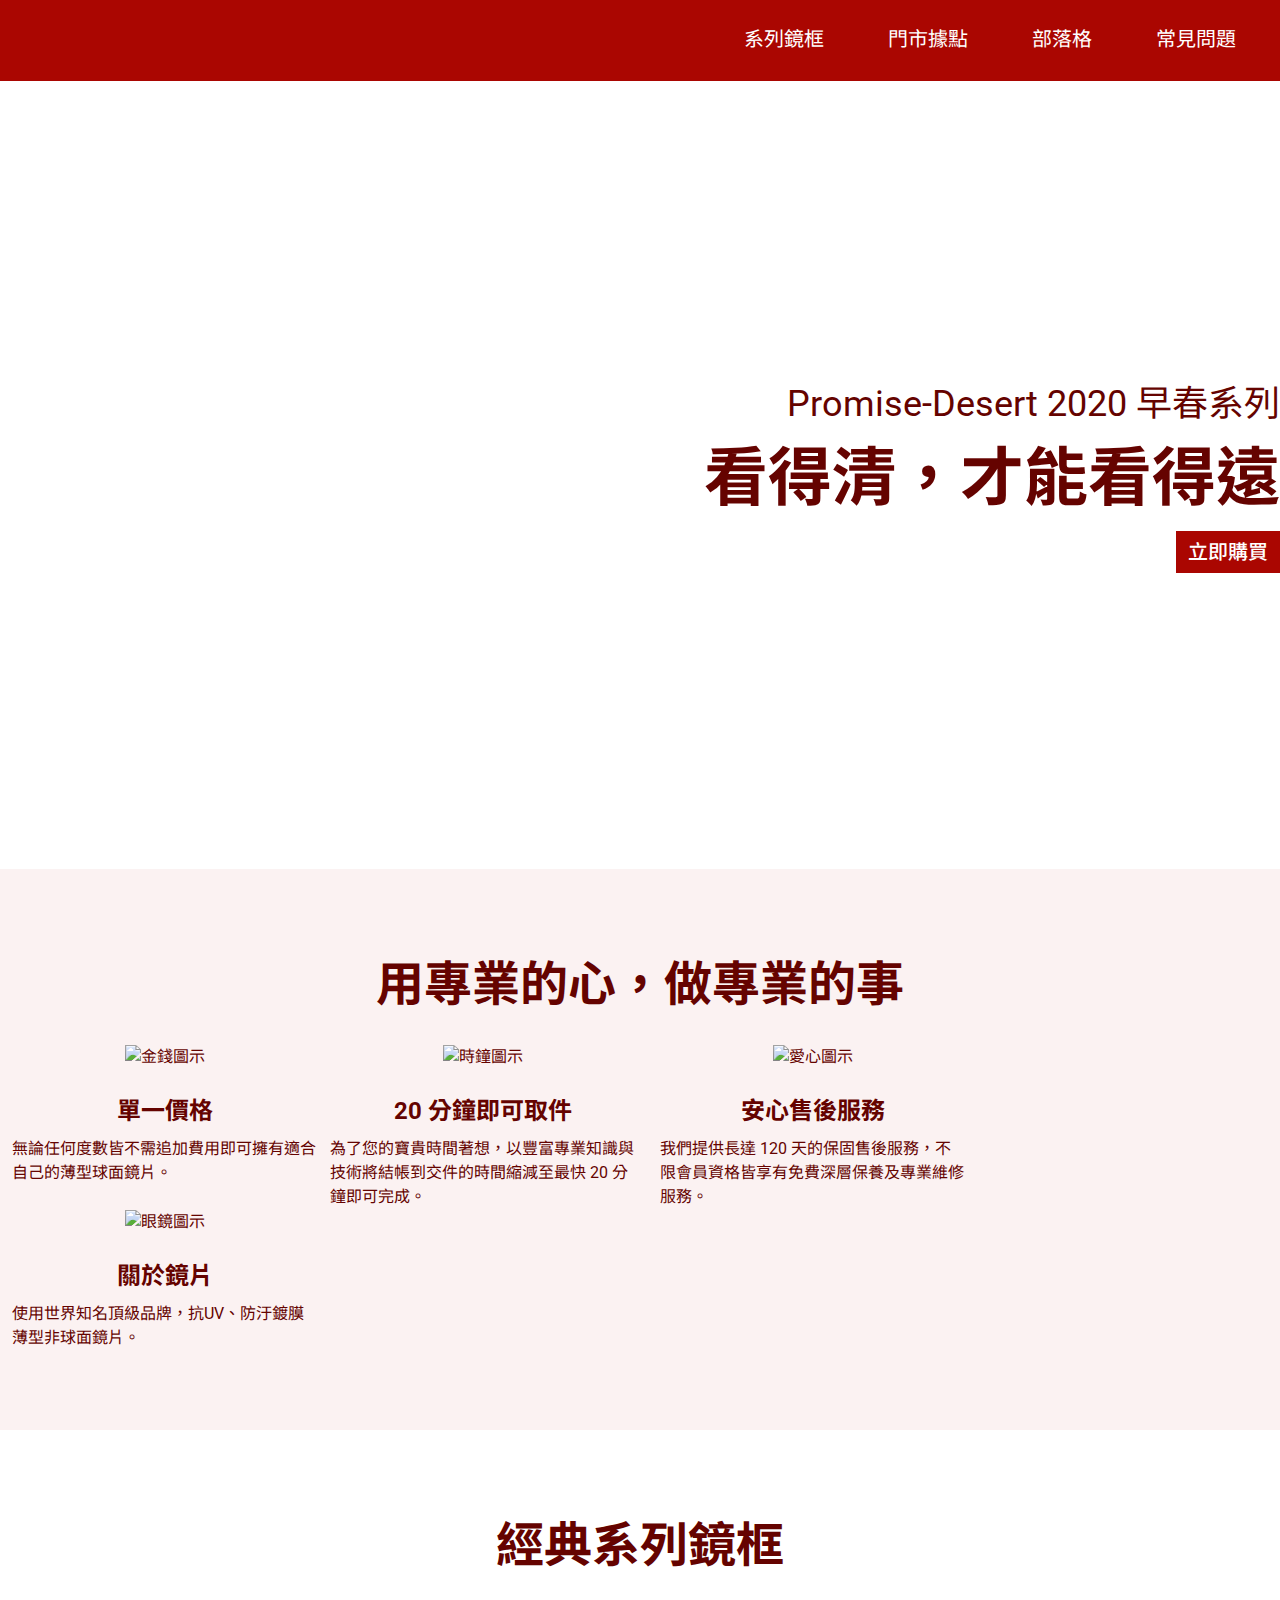
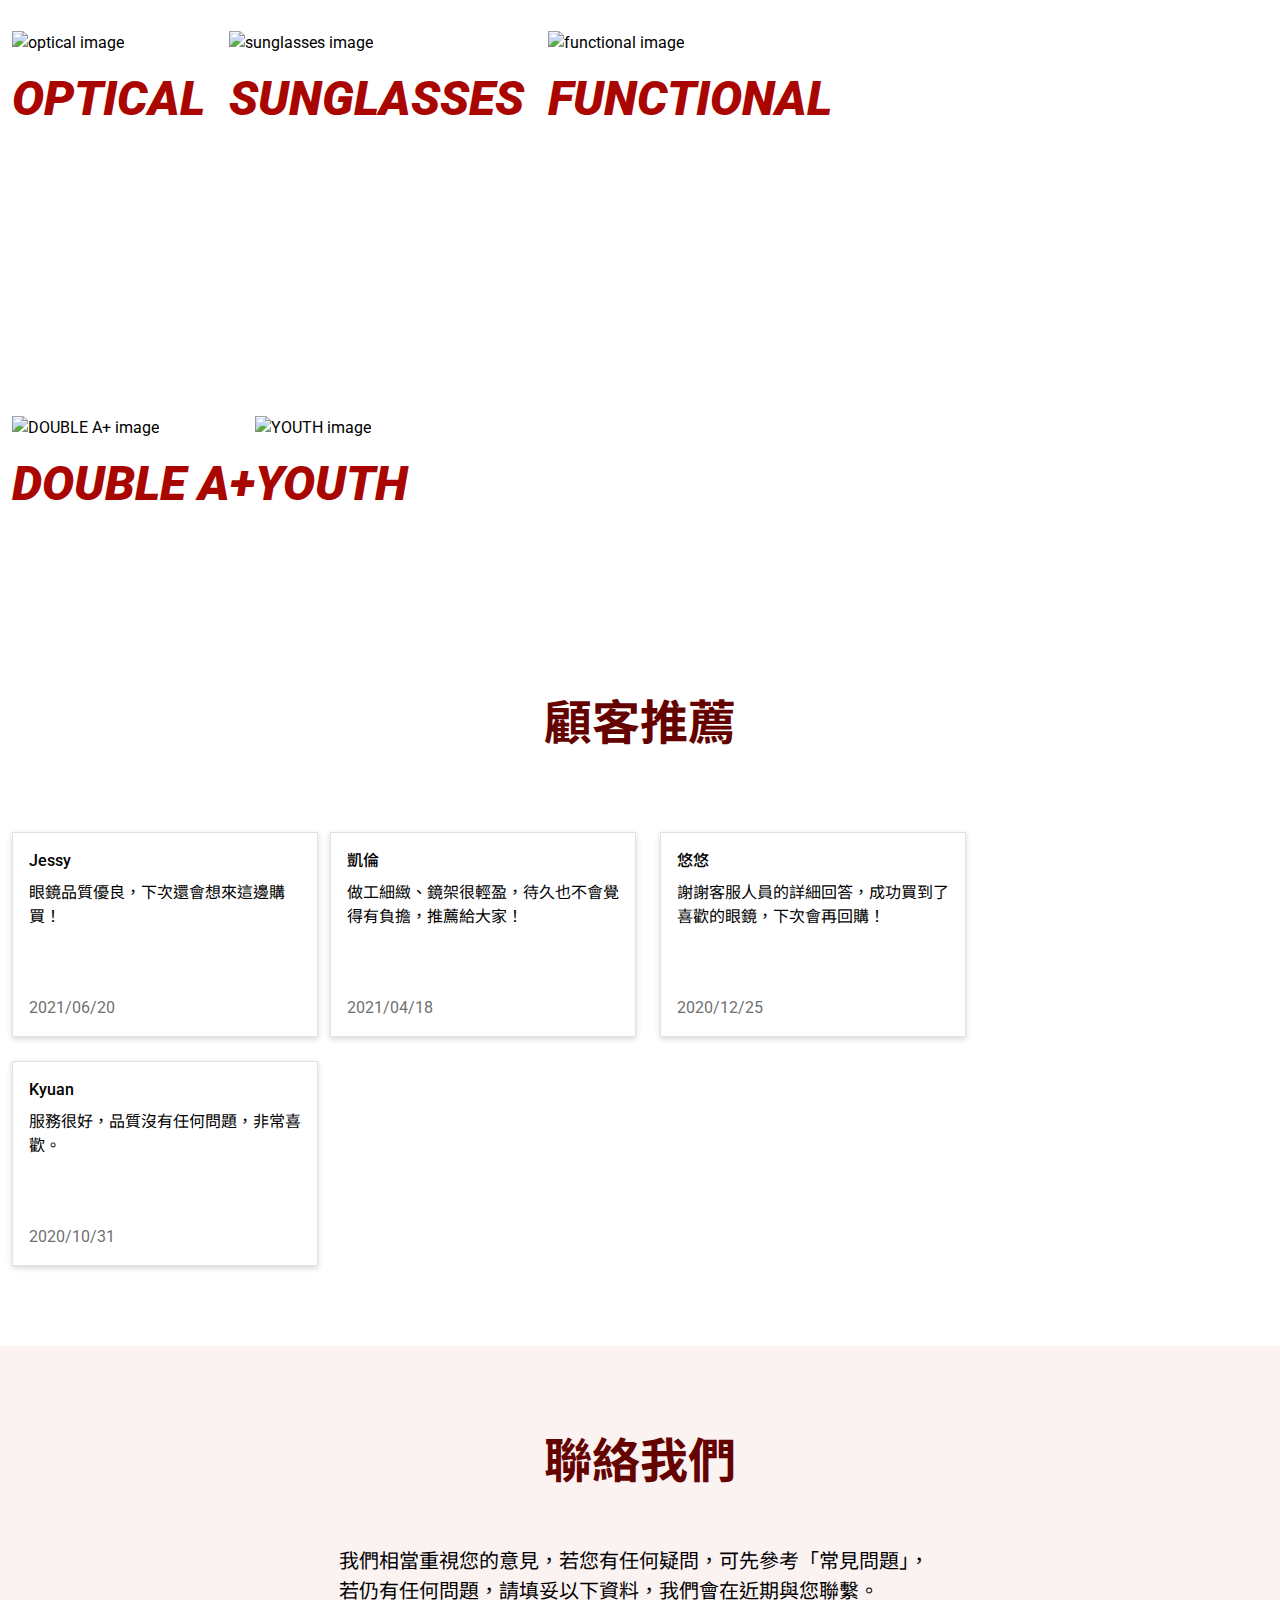
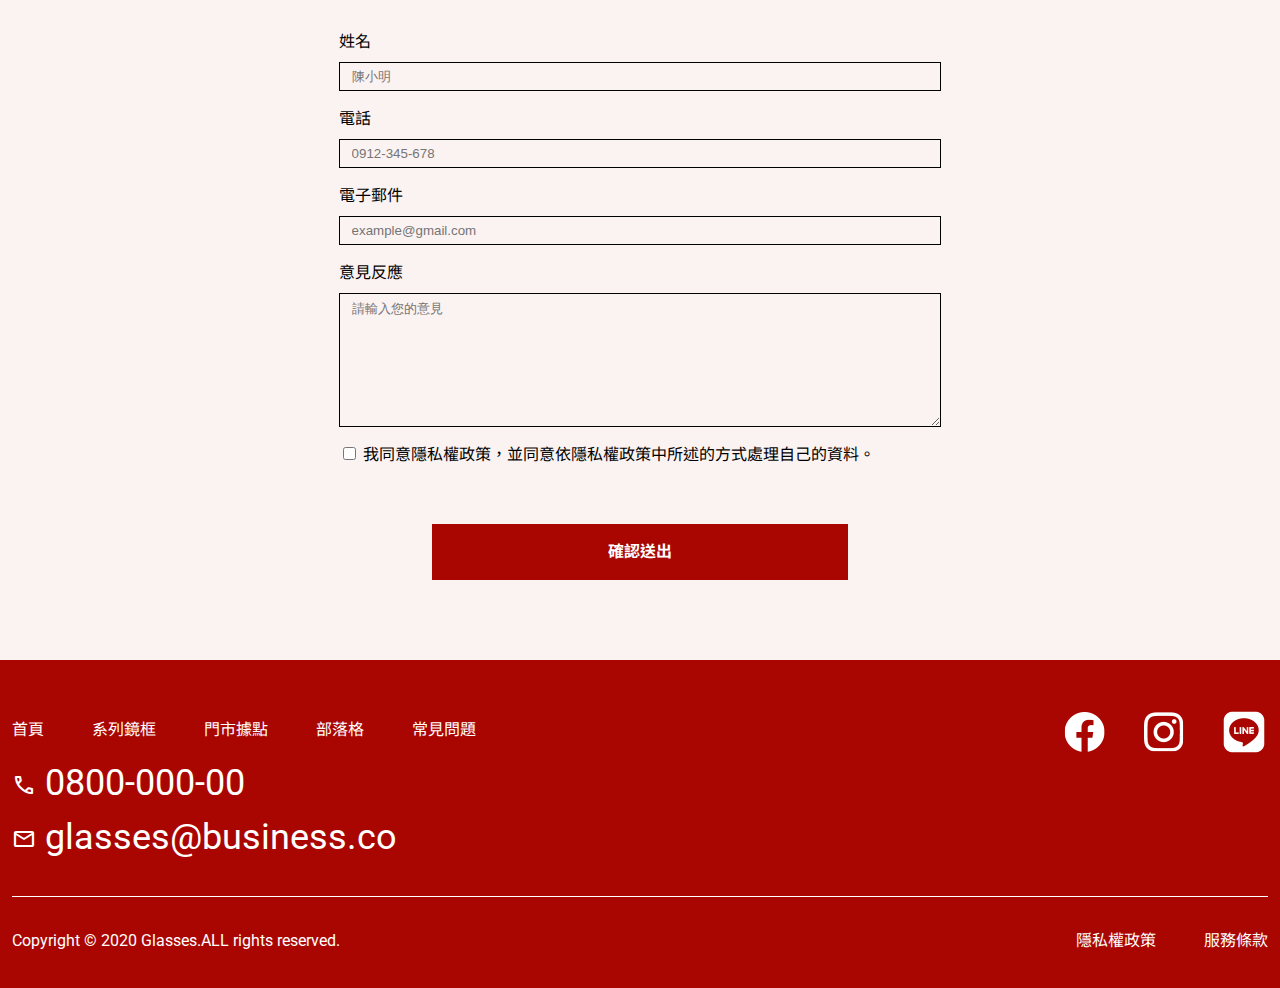
==== commit eb636761: "修改index html構架及修改css 樣式" ====
--- a/index.html
+++ b/index.html
@@ -173,31 +173,33 @@
     <footer class="footer bg-primary">
         <div class="container">
             <div class="footer-nav">
-                <div class="footer-link">
-                    <ul class="footer-link-item">
-                        <li><a href="index.html">首頁</a></li>
-                        <li><a href="#">系列鏡框</a></li>
-                        <li><a href="#">門市據點</a></li>
-                        <li><a href="#">部落格</a></li>
-                        <li><a href="#">常見問題</a></li>
-                    </ul>
-                    <ul class="footer-link-icon">
-                        <li><a href="#"><img src="images/ic-social-fb.png" alt=""></a></li>
-                        <li><a href="#"><img src="images/ic_social_ig.png" alt=""></a></li>
-                        <li><a href="#"><img src="images/ic_social_line.png" alt=""></a></li>
+                <div class="footer-top">
+                    <div class="footer-link">
+                        <ul class="footer-link-item">
+                            <li><a href="index.html">首頁</a></li>
+                            <li><a href="#">系列鏡框</a></li>
+                            <li><a href="#">門市據點</a></li>
+                            <li><a href="#">部落格</a></li>
+                            <li><a href="#">常見問題</a></li>
+                        </ul>
+                        <ul class="footer-link-icon">
+                            <li><a href="#"><img src="images/ic-social-fb.png" alt=""></a></li>
+                            <li><a href="#"><img src="images/ic_social_ig.png" alt=""></a></li>
+                            <li><a href="#"><img src="images/ic_social_line.png" alt=""></a></li>
+                        </ul>
+                    </div>
+                    <ul class="footer-message">
+                        <li><a href=""><span class="material-symbols-outlined">call</span> 0800-000-00</a></li>
+                        <li><a href=""><span class="material-symbols-outlined">mail</span> glasses@business.co</a></li>
                     </ul>
                 </div>
-                <ul class="footer-message">
-                    <li><a href=""><span class="material-symbols-outlined">call</span> 0800-000-00</a></li>
-                    <li><a href=""><span class="material-symbols-outlined">mail</span> glasses@business.co</a></li>
-                </ul>
-            </div>
-            <div class="footer-copyright">
-                <p>Copyright &copy; 2020 Glasses.ALL rights reserved.</p>
-                <ul class="footer-copyright-link" >
-                    <li><a href="#">隱私權政策</a></li>
-                    <li><a href="#">服務條款</a></li>
-                </ul>
+                <div class="footer-copyright">
+                    <p>Copyright &copy; 2020 Glasses.ALL rights reserved.</p>
+                    <ul class="footer-copyright-link" >
+                        <li><a href="#">隱私權政策</a></li>
+                        <li><a href="#">服務條款</a></li>
+                    </ul>
+                </div>
             </div>
         </div>
     </footer>
--- a/css/all.css
+++ b/css/all.css
@@ -2,7 +2,7 @@
     font-family: 'Roboto', 'Noto Sans TC', sans-serif;
     line-height: 1.5;
 }
-@media (max-width: 768px) {
+@media (max-width: 768px){
     body {
         font-size: 16px;
     }
@@ -56,7 +56,7 @@
     text-align: center;
     margin-bottom: 48px;
 }
-@media (max-width: 375px) {
+@media (max-width: 375px){
     .title-red-mb-48 {
         font-size: 24px;
         margin-bottom: 24px;
@@ -69,7 +69,7 @@
     text-align: center;
     margin-bottom: 48px;
 }
-@media (max-width: 375px) {
+@media (max-width: 375px){
     .title-white-mb-48 {
         font-size: 24px;
         margin-bottom: 24px;
@@ -82,7 +82,7 @@
     text-align: center;
     margin-bottom: 24px;
 }
-@media (max-width: 375px) {
+@media (max-width: 375px){
     .title-red-mb-24 {
         font-size: 24px;
     }
@@ -102,6 +102,7 @@
 }
 .button-buy:hover {
     cursor: pointer;
+    opacity: 0.8;
 }
 .button-submit {
     width: 416px;
@@ -110,25 +111,26 @@
     padding: 16px 0;
     margin: 0 auto;
 }
-@media (max-width: 768px) {
+.button-submit:hover {
+    cursor: pointer;
+    opacity: 0.8;
+}
+@media (max-width: 768px){
     .button-submit {
         width: 44%;
     }
 }
-@media (max-width: 375px) {
+@media (max-width: 375px){
     .button-submit {
         width: 100%;
     }
 }
-.button-submit:hover {
-    cursor: pointer;
-}
 .header-nav {
     display: flex;
     flex-wrap: wrap;
     justify-content: space-between;
 }
-@media (max-width: 375px) {
+@media (max-width: 375px){
     .header-nav {
         flex-direction: column;
         padding: 0;
@@ -156,7 +158,7 @@
     margin-right: 32px;
     border-bottom: 3px solid transparent;
 }
-@media (max-width: 375px) {
+@media (max-width: 375px){
     .header-nav-link li{
         width: 187px;
         height: 48px;
@@ -186,10 +188,10 @@
     background-size: cover;
     background-position: center;
     background-repeat: no-repeat;
-    width: 768px;
-    height: 787px;
-}
-@media (max-width: 375px) {
+    /* width: 768px;
+    height: 787px; */
+}
+@media (max-width: 375px){
     .banner {
         background-image: url(https://github.com/zitonbar/2023-week3-product/blob/main/images/home-header-sm.png?raw=true);
         background-size: cover;
@@ -214,7 +216,7 @@
 .banner-content p {
     font-size: 36px;
 }
-@media (max-width: 375px) {
+@media (max-width: 375px){
     .banner-content p {
         font-size: 16px;
     }
@@ -223,7 +225,7 @@
     font-size: 64px;
     font-weight: 700;
 }
-@media (max-width: 375px) {
+@media (max-width: 375px){
     .banner-content span {
         font-size: 24px;
     }
@@ -232,7 +234,7 @@
 .feature {
     padding: 80px 0;
 }
-@media (max-width: 375px) {
+@media (max-width: 375px){
     .feature {
         padding: 40px 0;
     }
@@ -263,12 +265,14 @@
 }
 @media (max-width: 768px){
     .feature-item:nth-child(1),
-    .feature-item:nth-child(3) {
-        margin-right: 0 12px;
+    .feature-item:nth-child(3){
+        margin-right: 12px;
+        margin-left: auto;
     }
     .feature-item:nth-child(2),
-    .feature-item:nth-child(4) {
+    .feature-item:nth-child(4){
         margin-left: 12px;
+        margin-right: auto;
     }
 }
 .feature-item img {
@@ -285,7 +289,7 @@
 .classic {
     padding: 80px 0;
 }
-@media (max-width: 375px) {
+@media (max-width: 375px){
     .classic {
         padding: 40px 0;
     }
@@ -309,10 +313,9 @@
         margin-top: 24px;
     }
 }
-@media (max-width: 375px) {
+@media (max-width: 375px){
     .classic-list li:nth-child(2) {
-        margin-left: 0;
-        margin-right: 0;
+        margin: 0;
     }
 }
 
@@ -402,28 +405,25 @@
         margin: 0;
     }
     .recommend-item:nth-child(3),
-    .recommend-item:nth-child(4) {
+    .recommend-item:nth-child(4){
         margin-top: 24px;
     }
     .recommend-item:nth-child(1),
-    .recommend-item:nth-child(3) {
+    .recommend-item:nth-child(3){
         margin-right: 12px;
     }
     .recommend-item:nth-child(2),
-    .recommend-item:nth-child(4) {
+    .recommend-item:nth-child(4){
         margin-left: 12px;
     }
 }
-@media (max-width: 375px) {
-    .recommend-item:nth-child(1), 
+@media (max-width: 375px){
+    .recommend {
+        margin: 0;
+    }
     .recommend-item:nth-child(2),
     .recommend-item:nth-child(3),
     .recommend-item:nth-child(4){
-        margin: 0;
-    }
-    .recommend-item:nth-child(2),
-    .recommend-item:nth-child(3),
-    .recommend-item:nth-child(4) {
         margin-top: 16px;
     }
     
@@ -448,7 +448,7 @@
 .time-style {
     color: #707070;
 }
-@media (max-width: 375px) {
+@media (max-width: 375px){
     .time-style {
         font-size: 14px;
     }
@@ -463,7 +463,7 @@
         width: 75%;
     }
 }
-@media (max-width: 375px) {
+@media (max-width: 375px){
     .contact-content {
         width: 100%;
     }
@@ -471,7 +471,7 @@
 .contact-box {
     padding: 80px 0;
 }
-@media (max-width: 375px) {
+@media (max-width: 375px){
     .contact-box {
         padding: 40px 0;
     }
@@ -502,15 +502,24 @@
 .checkbox-block {
     margin-bottom: 48px;
 }
-
 .footer-nav {
     padding-top: 48px;
     padding-bottom: 32px;
 }
-@media (max-width: 375px) {
+@media (max-width: 768px){
+    .footer-nav {
+        padding-top: 48px;
+        padding-bottom: 40px;
+    }
+}
+@media (max-width: 375px){
     .footer-nav {
         padding-top: 24px;
-        padding-bottom: 0;
+        padding-bottom: 24px;
+    }
+}
+@media (max-width: 375px){
+    .footer-top {
         display: flex;
         justify-content: space-between;
     }
@@ -523,10 +532,8 @@
 @media (max-width: 375px) {
     .footer-link {
         flex-direction: column;
-        align-items: flex-start;
-        flex-wrap: nowrap;
+        align-items: flex-end;
         flex: 1;
-        width: 48%;
     }
 }
 .footer-link-item {
@@ -554,7 +561,6 @@
         flex: 1;
     }
 }
-
 .footer-link-icon li:nth-child(2),
 .footer-link-icon li:nth-child(3) {
     margin-left: 32px;
@@ -615,7 +621,6 @@
         flex-direction: column;
         justify-content: flex-start;
         padding-top: 16px;
-        padding-bottom: 24px;
     }
 }
 .footer-copyright p {
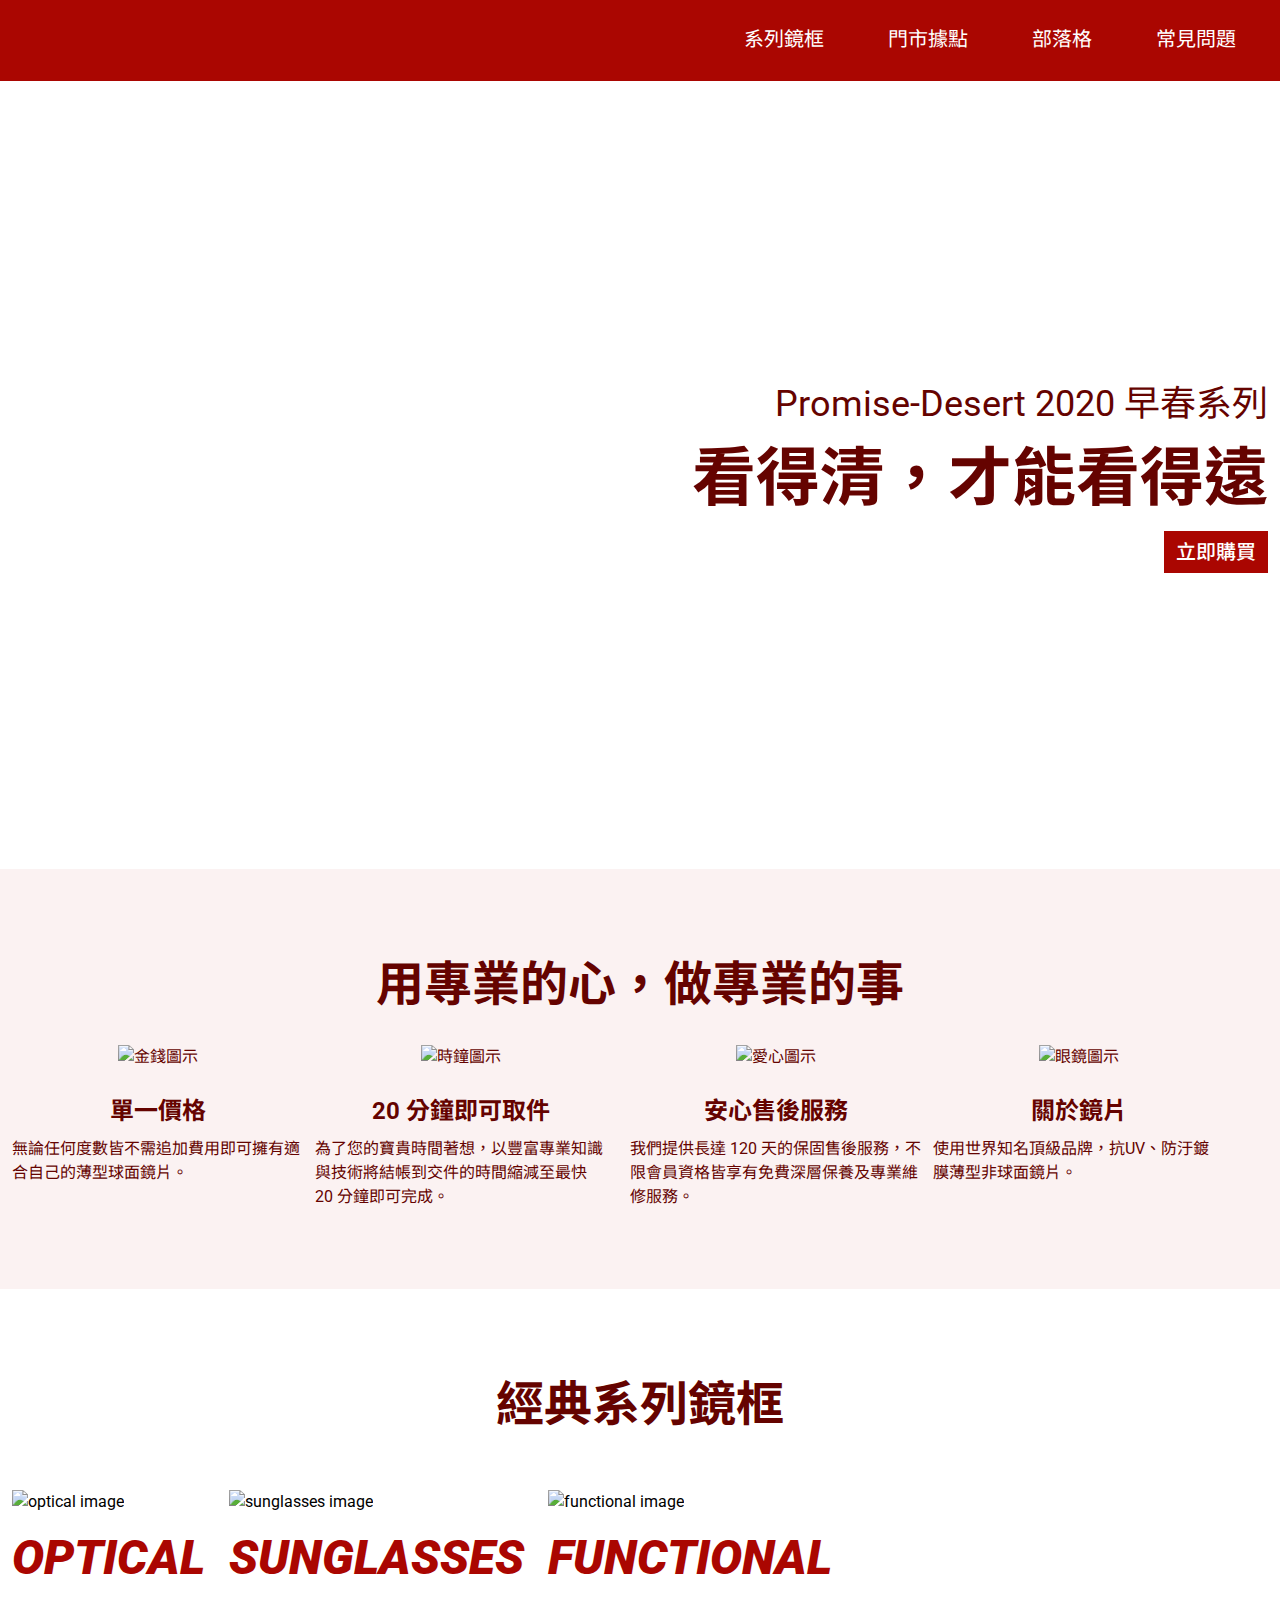
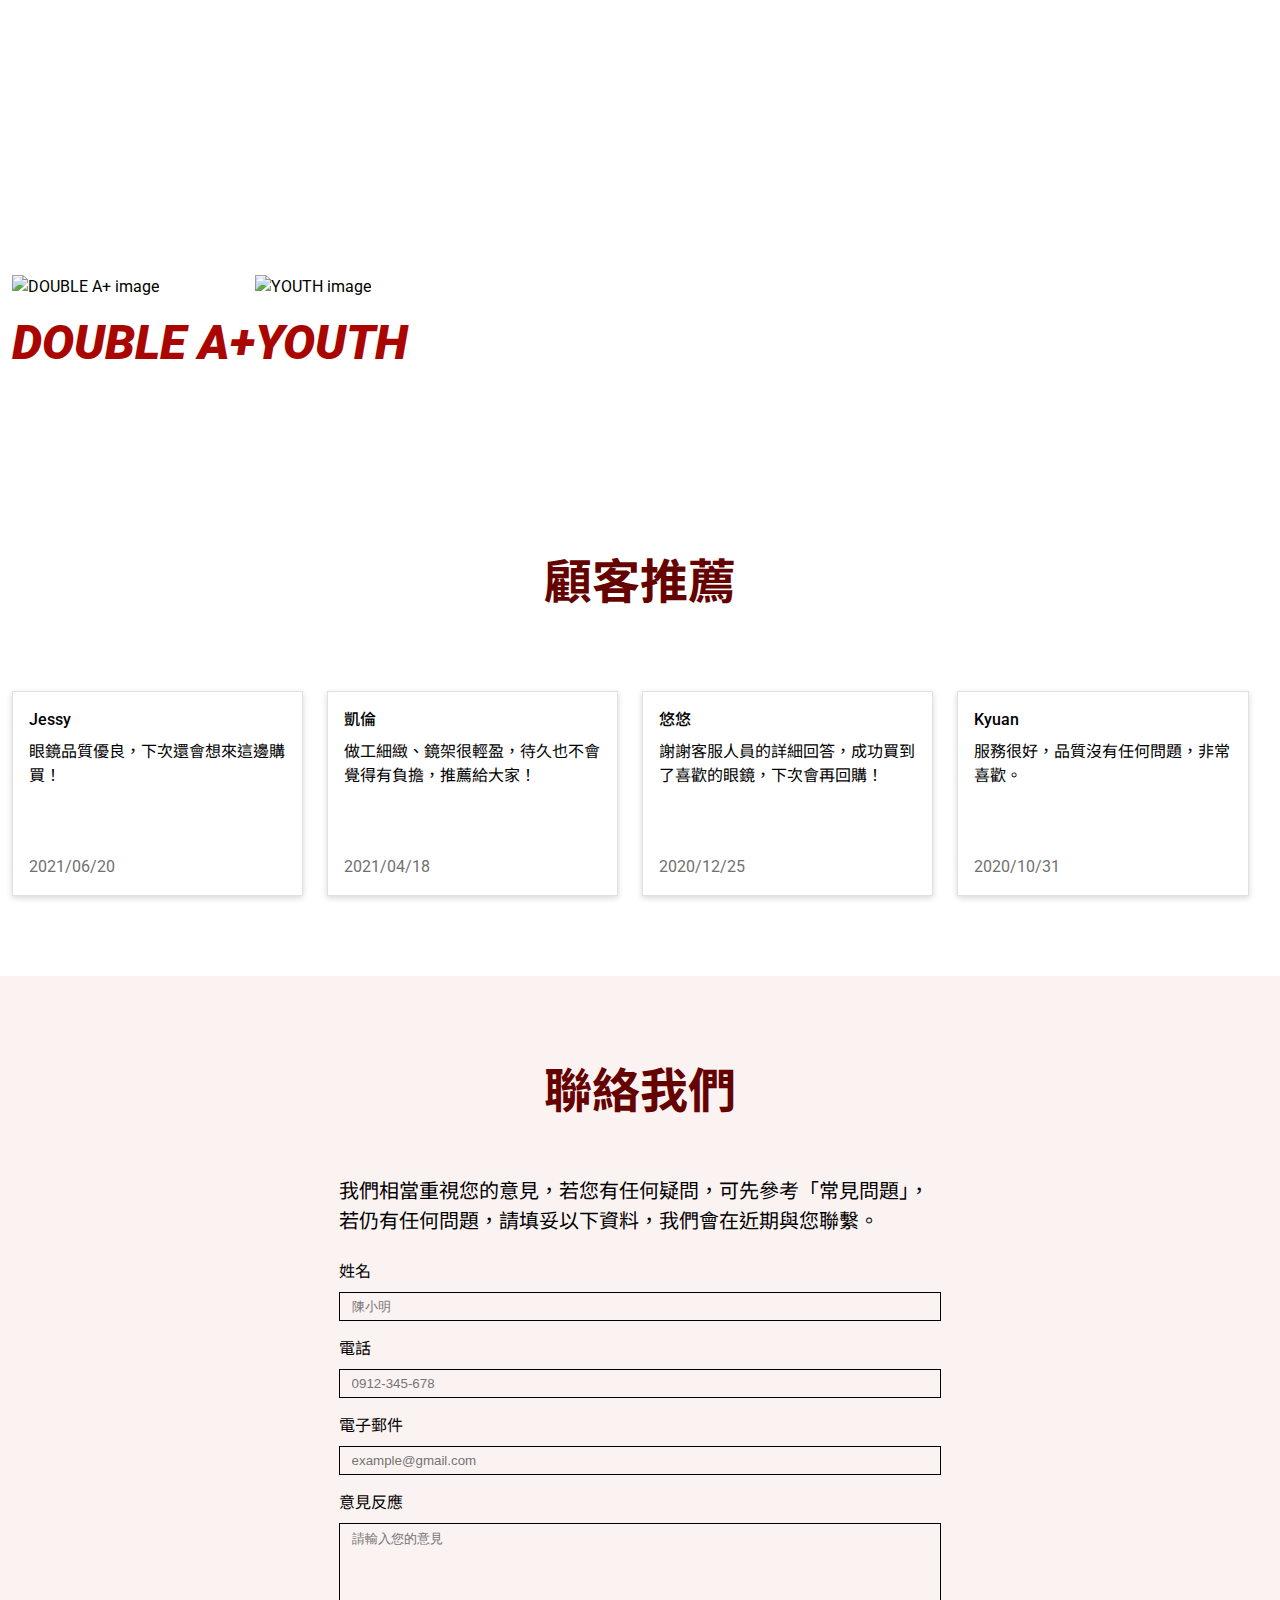
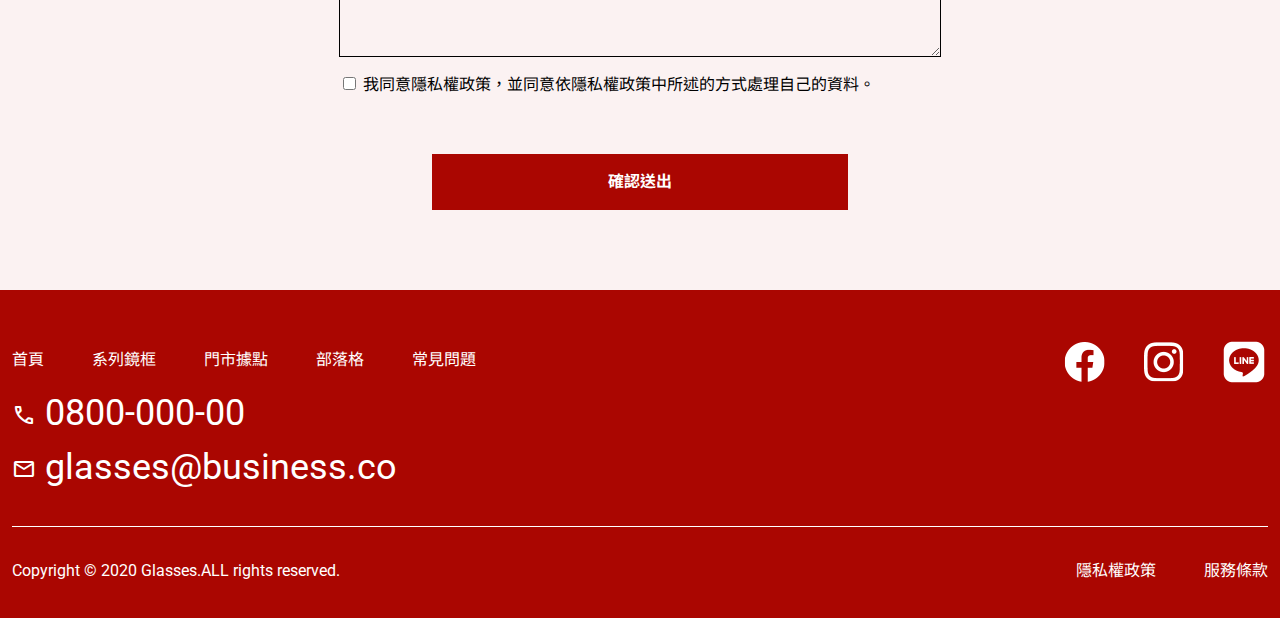
==== commit 2f77d6f4: "修改banner 架構 將banner-content獨立在container內層" ====
--- a/index.html
+++ b/index.html
@@ -22,18 +22,20 @@
                 </h1>
             </div>
             <ul class="header-nav-link">
-                <li><a href="">系列鏡框</a></li>
-                <li><a href="">門市據點</a></li>
-                <li><a href="">部落格</a></li>
-                <li><a href="">常見問題</a></li>
+                <li><a href="#">系列鏡框</a></li>
+                <li><a href="#">門市據點</a></li>
+                <li><a href="#">部落格</a></li>
+                <li><a href="faq.html">常見問題</a></li>
             </ul>
         </nav>
     </header>
     <div class="banner text-primary">
-        <div class="container banner-content">
-            <p>Promise-Desert 2020 早春系列</p>
-            <span>看得清，才能看得遠</span>
-            <a href="#" class="button button-buy">立即購買</a>
+        <div class="container">
+            <div class="banner-content">
+                <p>Promise-Desert 2020 早春系列</p>
+                <span>看得清，才能看得遠</span>
+                <a href="#" class="button button-buy">立即購買</a>
+            </div>
         </div>
     </div>
     <main>
@@ -155,9 +157,9 @@
                         <label for="name">姓名</label>
                         <input type="text" id="name" placeholder="陳小明">
                         <label for="tel">電話</label>
-                        <input type="text" id="tel" placeholder="0912-345-678">
+                        <input type="tel" id="tel" placeholder="0912-345-678">
                         <label for="email">電子郵件</label>
-                        <input type="text" id="email" placeholder="example@gmail.com">
+                        <input type="email" id="email" placeholder="example@gmail.com">
                         <label for="feedback">意見反應</label>
                         <textarea class="feedback" name="feedback" id="feedback" placeholder="請輸入您的意見" rows="8" cols="30"></textarea>
                         <div class="checkbox-block">
--- a/css/all.css
+++ b/css/all.css
@@ -160,16 +160,21 @@
 }
 @media (max-width: 375px){
     .header-nav-link li{
-        width: 187px;
-        height: 48px;
+        width: 49.9%;
         margin: 0;
-        padding: 6px 12px;
+        padding: 12px 12px;
         text-align: center;
         border: 1px solid #fff;
     }
 }
 .header-nav-link li:hover {
     border-bottom: 3px solid #fff;
+}
+@media (max-width: 375px){
+    .header-nav-link li:hover {
+        border-bottom: none;
+        opacity: 0.7;
+    }
 }
 .logo h1 a {
     background-image: url(https://github.com/zitonbar/2023-week3-product/blob/main/images/logo-white.png?raw=true);
@@ -188,8 +193,6 @@
     background-size: cover;
     background-position: center;
     background-repeat: no-repeat;
-    /* width: 768px;
-    height: 787px; */
 }
 @media (max-width: 375px){
     .banner {
@@ -251,12 +254,17 @@
     }
 }
 .feature-item {
-    width: 306px;
+    width: 23.18%;
     text-align: center;
 }
 @media (max-width: 768px){
     .feature-item {
-        width: 336px;
+        width: 43.75%;
+    }
+}
+@media (max-width: 375px){
+    .feature-item {
+        width: 100%;
     }
 }
 .feature-item:nth-child(2),
@@ -388,17 +396,28 @@
     }
 }
 .recommend-item {
-    width: 306px;
+    width: 23.18%;
 }
 @media (max-width: 768px){
     .recommend-item {
-        width: 336px;
-    }
+        width: 43.75%;
+    }
+}
+@media (max-width: 375px){
+    .recommend-item {
+        width: 100%;
+    }
+}
+.recommend-item:nth-child(1){
+    margin: 0 12px 0 0;
 }
 .recommend-item:nth-child(2),
 .recommend-item:nth-child(3) {
     margin: 0 12px;
 }
+.recommend-item:nth-child(4){
+    margin: 0 0 0 12px;
+}
 @media (max-width: 768px){
     .recommend-item:nth-child(2),
     .recommend-item:nth-child(3){
@@ -418,7 +437,10 @@
     }
 }
 @media (max-width: 375px){
-    .recommend {
+    .recommend-item:nth-child(1),
+    .recommend-item:nth-child(2),
+    .recommend-item:nth-child(3),
+    .recommend-item:nth-child(4) {
         margin: 0;
     }
     .recommend-item:nth-child(2),
@@ -646,4 +668,61 @@
 }
 .footer-copyright-link li:hover {
     border-bottom: 3px solid #fff;
+}
+
+/* faq */
+
+.faq-content {
+    max-width: 64.85%;
+    padding: 96px 0 80px 0;
+}
+@media (max-width: 768px){
+    .faq-content {
+        max-width: 100%;
+        padding: 80px 0;
+    }
+}
+@media (max-width: 375px){
+    .faq-content {
+        padding: 40px 0 64px 0;
+    }
+}
+.title-black {
+    font-size: 48px;
+    font-weight: 700;
+    border-left: 8px solid #9F1213;
+    /* text-align: center; */
+    padding-left: 16px;
+}
+@media (max-width: 375px){
+    .title-black {
+        font-size: 24px;
+    }
+}
+.faq-content-title {
+    font-size: 24px;
+    font-weight: 700;
+    margin-top: 32px;
+    margin-bottom: 24px;
+}
+.faq-content-text-dark {
+    font-size: 20px;
+    font-weight: 700;
+    margin-bottom: 8px;
+}
+.faq-content-text li:nth-child(2),
+.faq-content-text li:nth-child(4),
+.faq-content-text li:nth-child(6),
+.faq-content-text li:nth-child(8),
+.faq-content-text li:nth-child(10) {
+    margin-bottom: 32px;
+}
+@media (max-width: 375px){
+    .faq-content-text li:nth-child(2),
+    .faq-content-text li:nth-child(4),
+    .faq-content-text li:nth-child(6),
+    .faq-content-text li:nth-child(8),
+    .faq-content-text li:nth-child(10) {
+    margin-bottom: 24px;
+    }
 }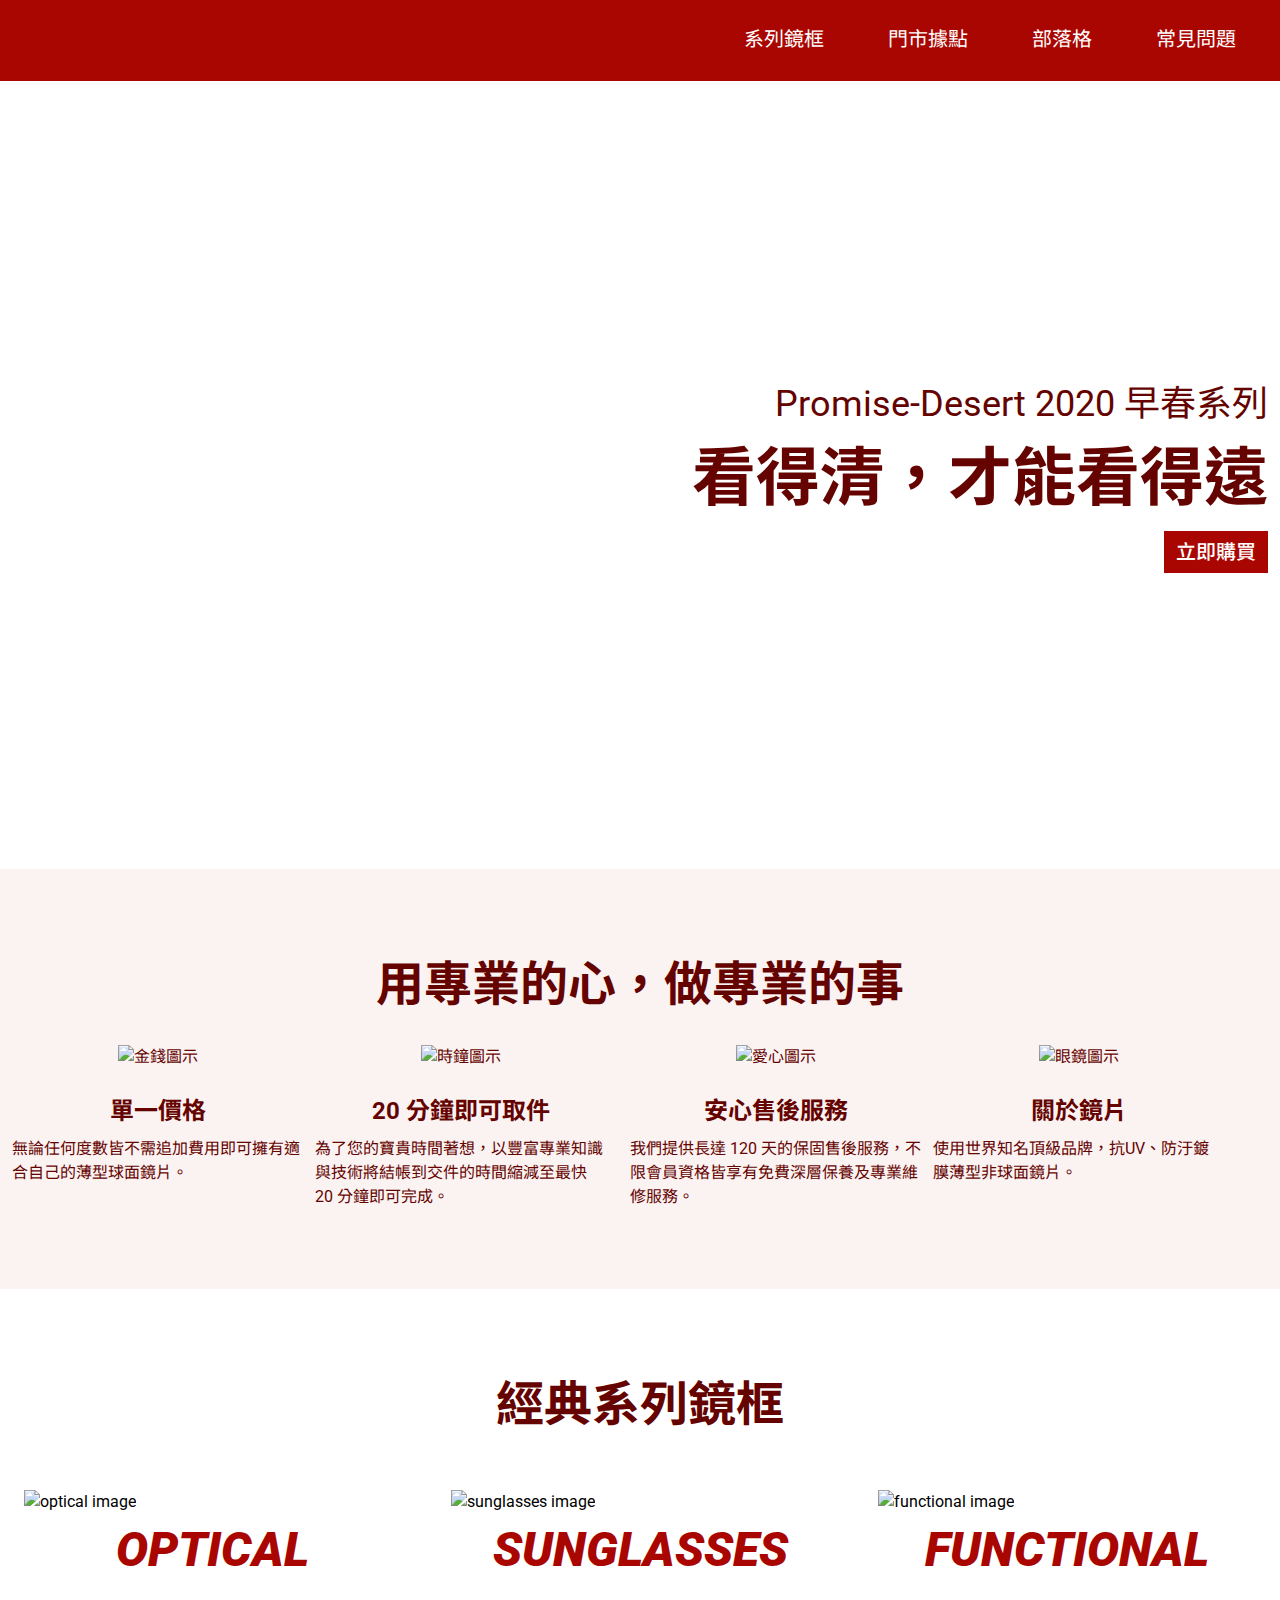
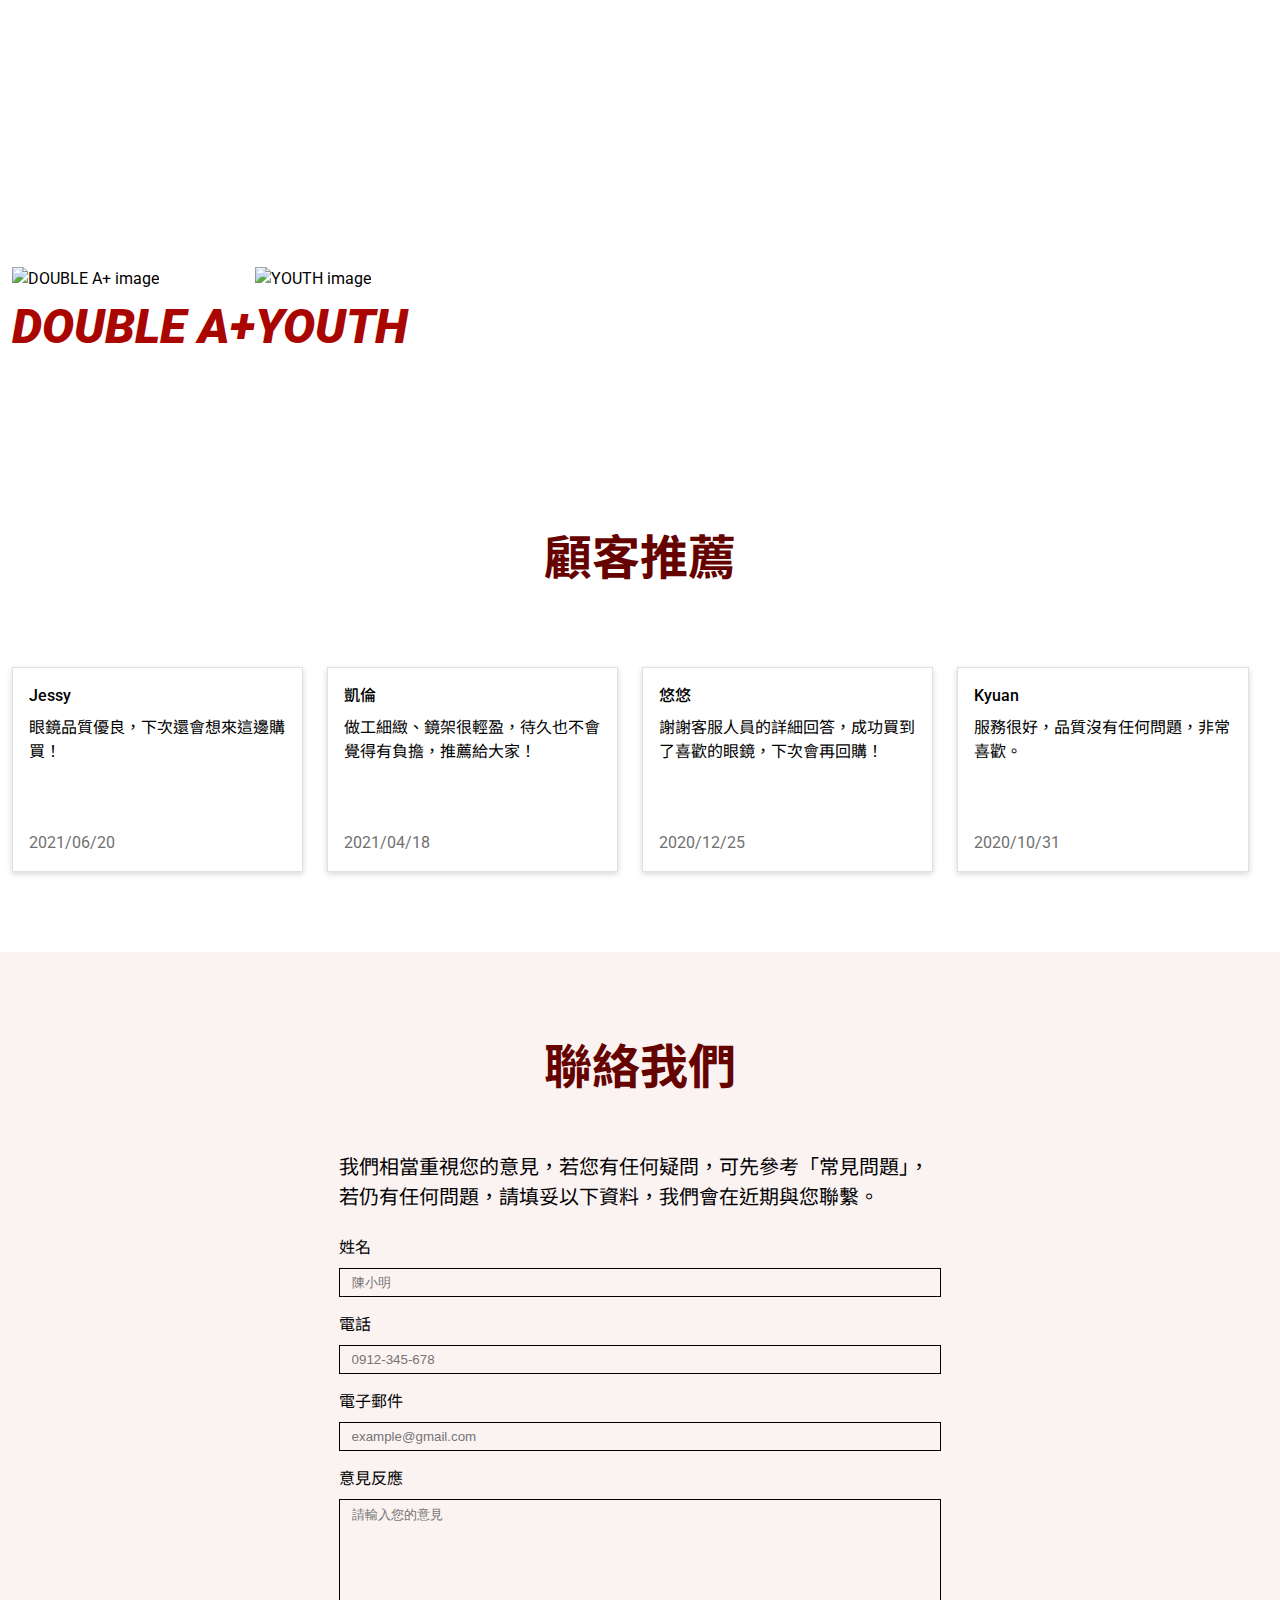
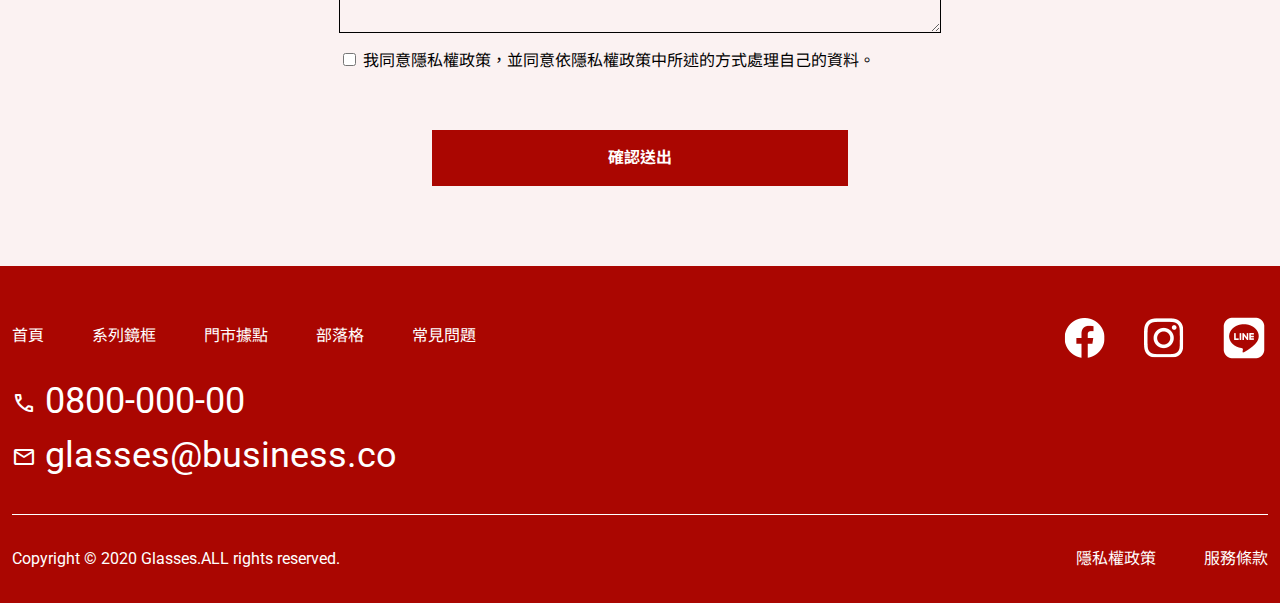
==== commit 8faa9f3c: "修改各板面RWD樣式設定" ====
--- a/index.html
+++ b/index.html
@@ -70,17 +70,17 @@
             <div class="container">
                 <h2 class="title-red-mb-48">經典系列鏡框</h2>
                 <ul class="classic-list" >
-                    <li>
+                    <li class="classic-item">
                         <img src="https://github.com/zitonbar/2023-week3-product/blob/main/images/home-section3-1.png?raw=true" alt="optical image">
-                        <h4>OPTICAL</h4>
-                    </li>
-                    <li>
+                        <h4 class="text-italic">OPTICAL</h4>
+                    </li>
+                    <li class="classic-item">
                         <img src="https://github.com/zitonbar/2023-week3-product/blob/main/images/home-section3-2.png?raw=true" alt="sunglasses image">
-                        <h4>SUNGLASSES</h4>
-                    </li>
-                    <li>
+                        <h4 class="text-italic">SUNGLASSES</h4>
+                    </li>
+                    <li class="classic-item">
                         <img src="https://github.com/zitonbar/2023-week3-product/blob/main/images/home-section3-3.png?raw=true" alt="functional image">
-                        <h4>FUNCTIONAL</h4>
+                        <h4 class="text-italic">FUNCTIONAL</h4>
                     </li>
                 </ul>
             </div>
@@ -91,11 +91,11 @@
                 <ul>
                     <li>
                         <img src="https://github.com/zitonbar/2023-week3-product/blob/main/images/home-section4-1.png?raw=true" alt="DOUBLE A+ image">
-                        <h4>DOUBLE A+</h4>
+                        <h4 class="text-italic bg-tertiary">DOUBLE A+</h4>
                     </li>
                     <li>
                         <img src="https://github.com/zitonbar/2023-week3-product/blob/main/images/home-section4-2.png?raw=true" alt="YOUTH image">
-                        <h4>YOUTH</h4>
+                        <h4 class="text-italic bg-tertiary">YOUTH</h4>
                     </li>
                 </ul>
             </div>
--- a/css/all.css
+++ b/css/all.css
@@ -1,3 +1,5 @@
+/* html tag start */
+
 body {
     font-family: 'Roboto', 'Noto Sans TC', sans-serif;
     line-height: 1.5;
@@ -12,7 +14,9 @@
     color: #ffffff;
     display: block;
 }
-
+/* html tag end  */
+
+/* container start */
 .container {
     max-width: 1320px;
     margin: 0 auto;
@@ -29,10 +33,15 @@
         padding-right: 14px;
     }
 }
+/* container end */
+
+/* Google icon */
 .material-symbols-outlined {
     vertical-align: middle;
 }
 
+
+/* color start */
 .bg-primary {
     background-color: #aa0601;
 }
@@ -48,7 +57,9 @@
 .text-secondary {
     color: #aa0601;
 }
-
+/* color end */
+
+/* title start */
 .title-red-mb-48 {
     font-size: 48px;
     font-weight: 700;
@@ -87,6 +98,23 @@
         font-size: 24px;
     }
 }
+/* title end */
+
+/* text */
+.text-italic {
+    font-size: 48px;
+    font-weight: 900;
+    font-style: italic;
+    color: #aa0601;
+    text-align: center;
+}
+
+/* margin start */
+.my-8 {
+    margin: 8px 0;
+}
+/* margin end */
+/* button start */
 .button {
     background: #aa0601;
     color: #fff;
@@ -125,12 +153,15 @@
         width: 100%;
     }
 }
+/* button end */
+
+/* header start */
 .header-nav {
     display: flex;
     flex-wrap: wrap;
     justify-content: space-between;
 }
-@media (max-width: 375px){
+@media (max-width: 768px){
     .header-nav {
         flex-direction: column;
         padding: 0;
@@ -158,7 +189,7 @@
     margin-right: 32px;
     border-bottom: 3px solid transparent;
 }
-@media (max-width: 375px){
+@media (max-width: 768px){
     .header-nav-link li{
         width: 49.9%;
         margin: 0;
@@ -176,6 +207,9 @@
         opacity: 0.7;
     }
 }
+/* header end  */
+
+/* logo start */
 .logo h1 a {
     background-image: url(https://github.com/zitonbar/2023-week3-product/blob/main/images/logo-white.png?raw=true);
     background-repeat: no-repeat;
@@ -188,6 +222,9 @@
     white-space: nowrap;
     margin: 16px 0;
 }
+/* logo end */
+
+/* banner start */
 .banner {
     background-image: url(https://github.com/zitonbar/2023-week3-product/blob/main/images/home-header.png?raw=true);
     background-size: cover;
@@ -200,7 +237,7 @@
         background-size: cover;
         background-position: center;
         background-repeat: no-repeat;
-        width: 375px;
+        max-width: 375px;
         height: 396px;
     }
 }
@@ -233,7 +270,9 @@
         font-size: 24px;
     }
 }
-
+/* banner end */
+
+/* feature start */
 .feature {
     padding: 80px 0;
 }
@@ -242,7 +281,6 @@
         padding: 40px 0;
     }
 }
-
 .feature-content {
     display: flex;
     flex-wrap: wrap;
@@ -283,9 +321,6 @@
         margin-right: auto;
     }
 }
-.feature-item img {
-    width: 100px;
-}
 .feature-item h3 {
     font-size: 24px;
     font-weight: 700;
@@ -294,6 +329,9 @@
 .feature-item p {
     text-align: left;
 }
+/* feature end */
+
+/* classic start */
 .classic {
     padding: 80px 0;
 }
@@ -304,6 +342,10 @@
 }
 .classic-list {
     display: flex;
+    justify-content: space-between;
+    flex-wrap: wrap;
+    /* padding-left: -12px; */
+    /* padding-right: -12px; */
 }
 @media (max-width: 768px){
     .classic-list {
@@ -312,37 +354,24 @@
         align-items: center;
     }
 }
-.classic-list li:nth-child(2) {
-    margin: 0 24px;
-}
-@media (max-width: 768px){
-    .classic-list li:nth-child(2),
-    .classic-list li:nth-child(3) {
-        margin-top: 24px;
-    }
-}
-@media (max-width: 375px){
-    .classic-list li:nth-child(2) {
-        margin: 0;
-    }
-}
-
-.classic-list img {
-    width: 416px;
-}
-@media (max-width: 768px){
-    .classic-list img {
-        width: 336px;
-    }
-}
-.classic-list h4 {
-    font-size: 48px;
-    font-weight: 900;
-    font-style: italic;
-    color: #aa0601;
-    text-align: center;
-    margin-top: 8px;
-}
+.classic-item {
+    width: 32%;
+    padding-right: 12px;
+    padding-left: 12px;
+}
+@media (max-width: 992px){
+    .classic-item {
+        width: 100%;
+    }
+}
+@media (max-width: 768px){
+    .classic-item {
+        margin-bottom: 24px;
+    }
+}
+/* classic end */
+
+/* co-branding start */
 .co-branding {
     background-image: url(https://github.com/zitonbar/2023-week3-product/blob/main/images/index-bg.png?raw=true);
     background-size: cover;
@@ -368,15 +397,9 @@
         margin-top: 24px;
     }
 }
-.co-branding h4 {
-    font-size: 48px;
-    font-weight: 900;
-    font-style: italic;
-    color: #aa0601;
-    background-color: #fff;
-    text-align: center;
-    padding: 8px 0;
-}
+/* co-branding end */
+
+/* recommend start */
 .recommend {
     padding: 80px 0;
 }
@@ -475,7 +498,9 @@
         font-size: 14px;
     }
 }
-
+/* recommend end */
+
+/* contact-content start */
 .contact-content {
     width: 48%;
     margin: 0 auto;
@@ -524,6 +549,9 @@
 .checkbox-block {
     margin-bottom: 48px;
 }
+/* contact-content end */
+
+/* footer start */
 .footer-nav {
     padding-top: 48px;
     padding-bottom: 32px;
@@ -550,6 +578,7 @@
     display: flex;
     justify-content: space-between;
     flex-wrap: wrap;
+    margin-bottom: 12px;
 }
 @media (max-width: 375px) {
     .footer-link {
@@ -570,7 +599,7 @@
 .footer-link-item li:hover {
     border-bottom: 3px solid #fff;
 }
-@media (max-width: 375px) {
+@media (max-width: 768px) {
     .footer-link-item {
         display: none;
     }
@@ -619,7 +648,7 @@
         margin-top: 8px;
     }
 }
-@media (max-width: 375px) {
+@media (max-width: 768px) {
     .footer-message {
         font-size: 16px;
         order: -1;
@@ -637,6 +666,12 @@
     display: flex;
     justify-content: space-between;
     padding-top: 32px;
+}
+@media (max-width: 768px){
+    .footer-copyright {
+        display: block;
+        padding-top: 16px;
+    }
 }
 @media (max-width: 375px) {
     .footer-copyright {
@@ -651,26 +686,27 @@
 .footer-copyright-link {
     display: flex;
 }
-@media (max-width: 375px) {
+@media (max-width: 768px) {
     .footer-copyright-link {
         display: block;
     }
 }
 .footer-copyright-link li {
     margin-left: 48px;
-    border-bottom: 3px solid transparent;
-}
-@media (max-width: 375px) {
+}
+.footer-copyright-link li:hover {
+    opacity: 0.8;
+}
+@media (max-width: 768px) {
     .footer-copyright-link li {
         margin-left: 0;
         margin-top: 8px;
     }
 }
-.footer-copyright-link li:hover {
-    border-bottom: 3px solid #fff;
-}
-
-/* faq */
+
+/* footer end */
+
+/* faq start */
 
 .faq-content {
     max-width: 64.85%;
@@ -725,4 +761,5 @@
     .faq-content-text li:nth-child(10) {
     margin-bottom: 24px;
     }
-}+}
+/* faq end */